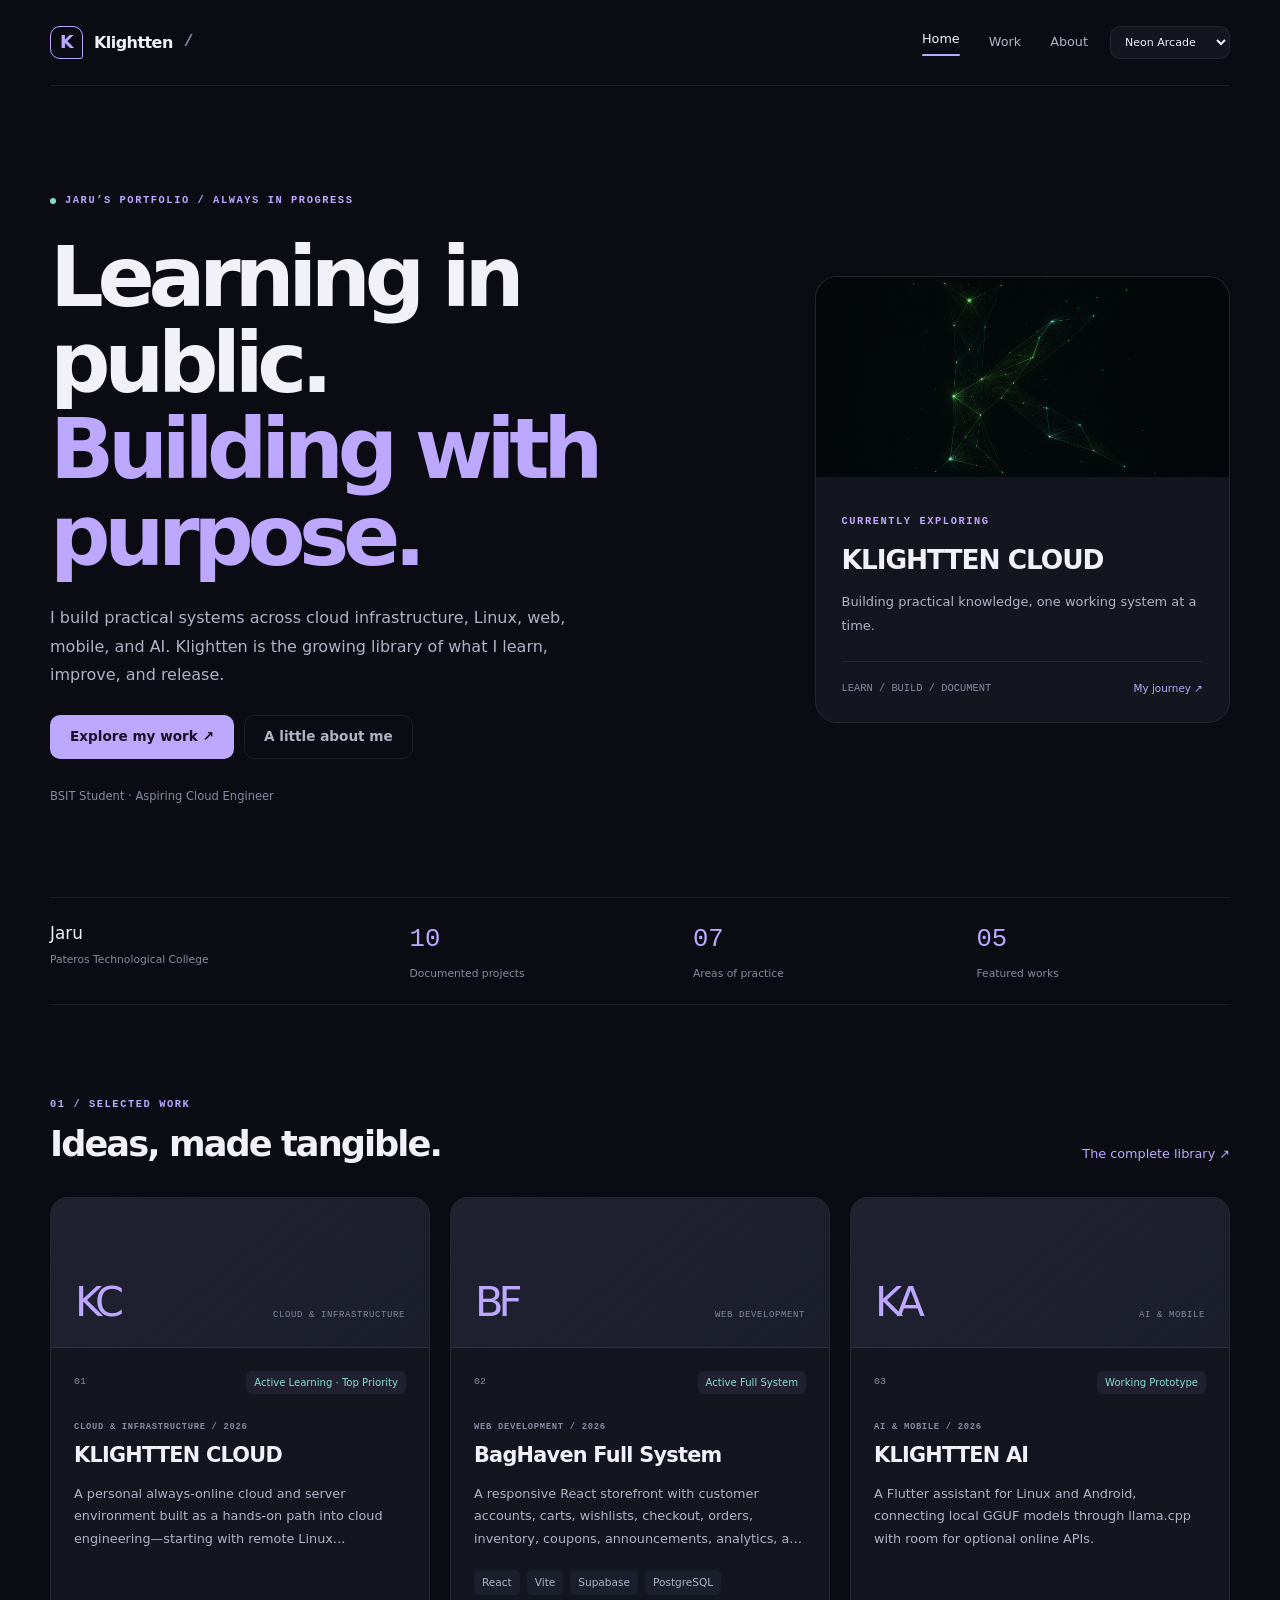
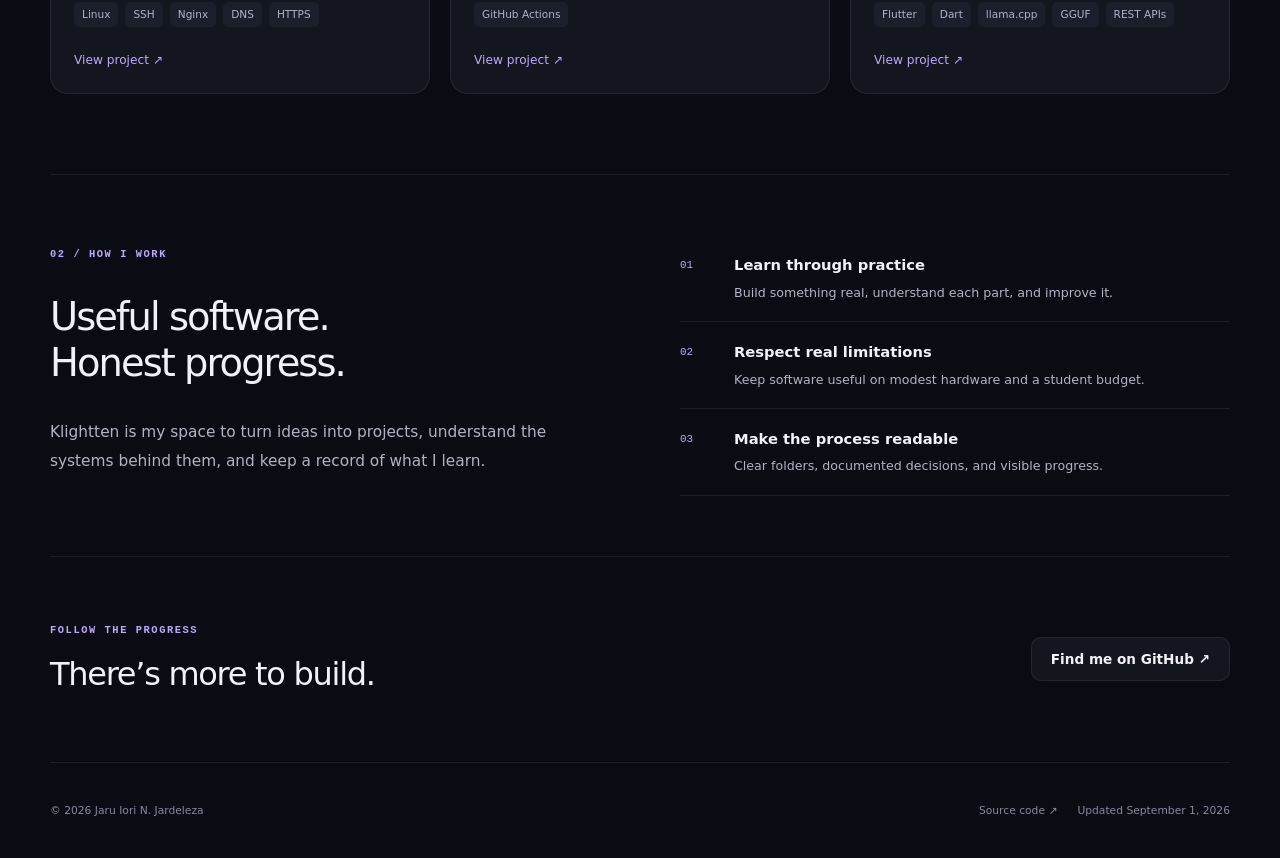
==== docs/index.html @ 31a3cad5 "Rebuild Klightten for GitHub Pages" ====
<!doctype html>
<html lang="en" data-theme="neon-arcade">
  <head>
    <meta charset="utf-8" />
    <meta name="viewport" content="width=device-width, initial-scale=1" />
    <meta
      name="description"
      content="The work and learning journey of Jaru Iori N. Jardeleza. Cloud, Linux, web, mobile, and AI projects."
    />
    <meta name="theme-color" content="#0b0c13" />
    <meta name="referrer" content="strict-origin-when-cross-origin" />
    <meta
      http-equiv="Content-Security-Policy"
      content="default-src 'self'; script-src 'self'; style-src 'self'; img-src 'self' https: http:; connect-src 'self'; object-src 'none'; base-uri 'self'; form-action 'none'"
    />
    <meta property="og:title" content="Jaru Iori N. Jardeleza — Klightten" />
    <meta
      property="og:description"
      content="Jaru Iori N. Jardeleza · BSIT student and aspiring cloud engineer."
    />
    <meta property="og:type" content="website" />
    <link rel="canonical" href="https://jardeleza0921.github.io/KLIGHTTEN-PORTFOLIO/" />
    <title>Jaru Iori N. Jardeleza — Klightten</title>
    <link rel="icon" href="assets/images/favicon.svg" />
    <link rel="stylesheet" href="assets/css/theme.css" />
    <link rel="stylesheet" href="assets/css/portfolio.css" />
    <script type="module" src="assets/js/portfolio.js"></script>
  </head>
  <body data-page="home">
    <a class="skip-link" href="#main">Skip to content</a>
    <div class="container">
      <header class="site-header">
        <a class="brand" href="./" aria-label="Klightten home"
          ><span class="brand-mark">K</span>Klightten<span class="dim mono">/</span></a
        >
        <div class="nav-tools">
          <nav class="nav" aria-label="Main navigation">
            <a href="./" aria-current="page">Home</a>
            <a href="work.html">Work</a>
            <a href="about.html">About</a>
          </nav>
          <select class="theme-picker" data-theme aria-label="Color theme"></select>
        </div>
      </header>
      <p class="empty" data-load-notice role="alert" hidden></p>
      <noscript
        ><p class="empty">
          Enable JavaScript to load the project library. My source code and project notes are
          available on <a href="https://github.com/Jardeleza0921/KLIGHTTEN-PORTFOLIO">GitHub</a>.
        </p></noscript
      >
      <main id="main">
        <section class="hero">
          <div>
            <p class="eyebrow"><span class="signal"></span>Jaru’s portfolio / always in progress</p>
            <h1 data-headline>Learning in public.<em>Building with purpose.</em></h1>
            <p class="hero-intro" data-profile="intro"></p>
            <div class="button-row">
              <a class="button" href="work.html">Explore my work ↗</a
              ><a class="button quiet" href="about.html">A little about me</a>
            </div>
            <p class="hero-role" data-profile="role"></p>
          </div>
          <aside class="focus-card" aria-label="Current focus">
            <img
              class="focus-art"
              src="assets/images/klightten-network.png"
              alt=""
              width="500"
              height="200"
            />
            <div class="focus-content">
              <p class="eyebrow">Currently exploring</p>
              <h2 data-profile="currentFocus">KLIGHTTEN CLOUD</h2>
              <p class="reading-copy">
                Building practical knowledge, one working system at a time.
              </p>
              <div class="focus-footer">
                <span class="mono">LEARN / BUILD / DOCUMENT</span
                ><a href="about.html#journey">My journey ↗</a>
              </div>
            </div>
          </aside>
        </section>
        <section class="meta-strip" aria-label="Portfolio overview">
          <div>
            <strong data-profile="shortName">Jaru</strong>
            <p data-profile="school"></p>
          </div>
          <div>
            <strong class="mono" data-total>—</strong>
            <p>Documented projects</p>
          </div>
          <div>
            <strong class="mono" data-categories>—</strong>
            <p>Areas of practice</p>
          </div>
          <div>
            <strong class="mono" data-featured-count>—</strong>
            <p>Featured works</p>
          </div>
        </section>
        <section class="section">
          <div class="section-head">
            <div>
              <p class="eyebrow">01 / Selected work</p>
              <h2>Ideas, made tangible.</h2>
            </div>
            <a class="text-link" href="work.html">The complete library ↗</a>
          </div>
          <div class="project-grid" data-projects data-selected>
            <p class="empty">Loading selected work…</p>
          </div>
        </section>
        <section class="approach">
          <div>
            <p class="eyebrow">02 / How I work</p>
            <h2>Useful software.<br />Honest progress.</h2>
            <p class="reading-copy">
              Klightten is my space to turn ideas into projects, understand the systems behind them,
              and keep a record of what I learn.
            </p>
          </div>
          <div>
            <article class="principle">
              <span>01</span>
              <div>
                <h3>Learn through practice</h3>
                <p>Build something real, understand each part, and improve it.</p>
              </div>
            </article>
            <article class="principle">
              <span>02</span>
              <div>
                <h3>Respect real limitations</h3>
                <p>Keep software useful on modest hardware and a student budget.</p>
              </div>
            </article>
            <article class="principle">
              <span>03</span>
              <div>
                <h3>Make the process readable</h3>
                <p>Clear folders, documented decisions, and visible progress.</p>
              </div>
            </article>
          </div>
        </section>
        <section class="closing">
          <div>
            <p class="eyebrow">Follow the progress</p>
            <h2>There’s more to build.</h2>
          </div>
          <a
            class="button secondary"
            data-github
            href="https://github.com/Jardeleza0921"
            target="_blank"
            rel="noopener noreferrer"
            >Find me on GitHub ↗</a
          >
        </section>
      </main>
      <footer class="site-footer">
        <p>© <span data-year>2026</span> <span data-profile="name">Jaru Iori N. Jardeleza</span></p>
        <nav aria-label="Footer">
          <a
            href="https://github.com/Jardeleza0921/KLIGHTTEN-PORTFOLIO"
            target="_blank"
            rel="noopener noreferrer"
            >Source code ↗</a
          ><span>Updated <span data-updated>September 2026</span></span>
        </nav>
      </footer>
    </div>
    <dialog data-project-dialog aria-labelledby="project-dialog-title">
      <div class="dialog-bar">
        <span class="eyebrow">Project notes</span
        ><button type="button" data-close-dialog aria-label="Close project">×</button>
      </div>
      <div class="dialog-body" data-project-detail></div>
    </dialog>
  </body>
</html>
---- docs/assets/css/theme.css ----
:root,
[data-theme='neon-arcade'] {
  color-scheme: dark;
  --bg: #0b0c13;
  --surface: #13151f;
  --surface-2: #1b1e2b;
  --text: #f2f1f8;
  --muted: #b0b3c4;
  --dim: #858a9f;
  --accent: #bca8ff;
  --accent-soft: #bca8ff14;
  --mint: #86dfce;
  --line: #ffffff13;
  --button-text: #161024;
  --radius: 18px;
}
[data-theme='classic-green'] {
  --bg: #0a110f;
  --surface: #121e18;
  --surface-2: #19291f;
  --text: #edf6ef;
  --muted: #acbeb0;
  --dim: #84998a;
  --accent: #a0dda5;
  --accent-soft: #a0dda516;
  --mint: #b5e8c3;
  --button-text: #112017;
}
[data-theme='black-white'] {
  --bg: #0c0c0d;
  --surface: #171718;
  --surface-2: #222224;
  --text: #f3f3f3;
  --muted: #b5b5b8;
  --dim: #919196;
  --accent: #ededed;
  --accent-soft: #ffffff12;
  --mint: #c7c7ce;
  --button-text: #121214;
}
[data-theme='red-hat'] {
  --bg: #150e10;
  --surface: #211619;
  --surface-2: #302023;
  --text: #fff0f0;
  --muted: #cab1b5;
  --dim: #af9299;
  --accent: #ff9199;
  --accent-soft: #ff919912;
  --mint: #f7b89e;
  --button-text: #331014;
}
* {
  box-sizing: border-box;
}
h1,
h2,
h3,
p,
.status-pill,
.tags span {
  overflow-wrap: anywhere;
}
[hidden] {
  display: none !important;
}
html {
  scroll-behavior: smooth;
  scroll-padding-top: 90px;
}
body {
  margin: 0;
  font-family:
    Inter,
    ui-sans-serif,
    system-ui,
    -apple-system,
    BlinkMacSystemFont,
    'Segoe UI',
    sans-serif;
  color: var(--text);
  background: var(--bg);
  line-height: 1.6;
}
a {
  color: inherit;
  text-decoration: none;
}
button,
input,
textarea,
select {
  min-width: 0;
  font: inherit;
}
button,
select {
  cursor: pointer;
}
img {
  display: block;
  max-width: 100%;
}
button,
a,
input,
textarea,
select {
  -webkit-tap-highlight-color: transparent;
}
:focus-visible {
  outline: 2px solid var(--accent);
  outline-offset: 4px;
}
input,
textarea,
select {
  color: var(--text);
  border: 1px solid var(--line);
  background: var(--bg);
  border-radius: 10px;
  padding: 11px 13px;
  width: 100%;
}
textarea {
  resize: vertical;
  min-height: 110px;
}
input:focus,
textarea:focus,
select:focus {
  border-color: var(--accent);
}
button:disabled {
  opacity: 0.45;
  cursor: not-allowed;
}
::selection {
  background: var(--accent);
  color: var(--button-text);
}
.button {
  display: inline-flex;
  align-items: center;
  justify-content: center;
  gap: 8px;
  min-height: 44px;
  padding: 10px 19px;
  border: 1px solid transparent;
  border-radius: 10px;
  background: var(--accent);
  color: var(--button-text);
  font-size: 0.85rem;
  font-weight: 650;
  transition:
    background 0.15s,
    transform 0.15s;
}
.button:hover {
  transform: translateY(-1px);
}
.secondary {
  background: var(--surface);
  border-color: var(--line);
  color: var(--text);
}
.quiet {
  background: transparent;
  border-color: var(--line);
  color: var(--muted);
}
.danger {
  background: #fe869510;
  color: #ff9da8;
  border-color: #ff9da844;
}
.small {
  min-height: 36px;
  padding: 6px 12px;
  font-size: 0.76rem;
}
.button-row {
  display: flex;
  align-items: center;
  flex-wrap: wrap;
  gap: 10px;
  margin-top: 25px;
}
.eyebrow,
.mono {
  font-family: ui-monospace, SFMono-Regular, Consolas, monospace;
}
.eyebrow {
  color: var(--accent);
  text-transform: uppercase;
  letter-spacing: 0.15em;
  font-size: 0.65rem;
  font-weight: 600;
}
.muted {
  color: var(--muted);
}
.dim {
  color: var(--dim);
}
.preserve-lines {
  white-space: pre-line;
}
.tags {
  display: flex;
  flex-wrap: wrap;
  gap: 7px;
}
.tags span {
  font-size: 0.66rem;
  color: var(--muted);
  background: var(--surface-2);
  border-radius: 5px;
  padding: 4px 8px;
}
.status-pill {
  display: inline-flex;
  align-items: center;
  color: var(--mint);
  background: var(--accent-soft);
  border-radius: 6px;
  padding: 4px 8px;
  font-size: 0.63rem;
  line-height: 1.5;
}
.brand {
  display: flex;
  align-items: center;
  gap: 11px;
  font-size: 1rem;
  font-weight: 730;
  letter-spacing: -0.035em;
}
.brand-mark {
  display: grid;
  place-items: center;
  width: 33px;
  height: 33px;
  border: 1px solid var(--accent);
  border-radius: 10px 10px 3px 10px;
  color: var(--accent);
  font-size: 1.1rem;
}
.skip-link {
  position: fixed;
  left: 12px;
  top: -90px;
  z-index: 100;
  background: var(--accent);
  color: var(--button-text);
  padding: 10px;
}
.skip-link:focus {
  top: 12px;
}
.sr-only {
  position: absolute;
  width: 1px;
  height: 1px;
  padding: 0;
  margin: -1px;
  overflow: hidden;
  clip: rect(0, 0, 0, 0);
  white-space: nowrap;
  border: 0;
}
dialog {
  width: min(690px, calc(100% - 28px));
  max-height: 90svh;
  background: var(--surface);
  color: var(--text);
  border: 1px solid var(--line);
  border-radius: 20px;
  padding: 0;
}
dialog::backdrop {
  background: #05060bba;
  backdrop-filter: blur(5px);
}
.dialog-body {
  padding: 32px;
}
.dialog-body h2 {
  font-size: 2rem;
  letter-spacing: -0.04em;
  line-height: 1.2;
  margin: 12px 0 20px;
}
.dialog-bar {
  display: flex;
  align-items: center;
  justify-content: space-between;
  padding: 16px 24px;
  border-bottom: 1px solid var(--line);
}
.dialog-bar button {
  border: 0;
  background: var(--surface-2);
  color: var(--text);
  width: 34px;
  height: 34px;
  border-radius: 8px;
  font-size: 1.2rem;
}
.reading-copy {
  color: var(--muted);
  line-height: 1.85;
  font-size: 0.96rem;
}
@media (prefers-reduced-motion: reduce) {
  *,
  *::before,
  *::after {
    scroll-behavior: auto !important;
    animation: none !important;
    transition: none !important;
  }
}
html[data-motion='false'],
html[data-motion='false'] *,
html[data-motion='false'] *::before {
  scroll-behavior: auto !important;
  animation: none !important;
  transition: none !important;
}
---- docs/assets/css/portfolio.css ----
.container {
  width: min(1180px, calc(100% - 64px));
  margin-inline: auto;
}
.site-header {
  height: 86px;
  display: flex;
  align-items: center;
  justify-content: space-between;
  gap: 24px;
  border-bottom: 1px solid var(--line);
}
.nav {
  display: flex;
  gap: 29px;
  align-items: center;
  font-size: 0.8rem;
  color: var(--muted);
}
.nav a[aria-current='page'] {
  color: var(--text);
}
.nav a[aria-current='page']::after {
  content: '';
  display: block;
  height: 2px;
  background: var(--accent);
  margin-top: 5px;
  border-radius: 10px;
}
.nav a:hover {
  color: var(--accent);
}
.nav-tools {
  display: flex;
  gap: 22px;
  align-items: center;
}
.theme-picker {
  max-width: 150px;
  font-size: 0.69rem;
  background: var(--surface);
  padding: 8px 10px;
}
.hero {
  display: grid;
  grid-template-columns: 1.25fr 0.75fr;
  gap: 72px;
  align-items: center;
  padding: 96px 0 80px;
}
.hero .eyebrow {
  display: flex;
  align-items: center;
  gap: 9px;
}
.signal {
  height: 6px;
  width: 6px;
  background: var(--mint);
  border-radius: 50%;
}
.hero h1 {
  font-size: clamp(3.6rem, 6.6vw, 6.4rem);
  line-height: 1.02;
  font-weight: 620;
  letter-spacing: -0.075em;
  margin: 25px 0;
}
.hero h1 em {
  display: block;
  color: var(--accent);
  font-style: normal;
}
.hero-intro {
  font-size: 1rem;
  color: var(--muted);
  max-width: 550px;
  line-height: 1.8;
}
.hero-role {
  margin-top: 28px;
  font-size: 0.72rem;
  color: var(--dim);
}
.focus-card {
  position: relative;
  border: 1px solid var(--line);
  background: var(--surface);
  border-radius: 22px;
  overflow: hidden;
}
.focus-art {
  height: 200px;
  object-fit: cover;
  width: 100%;
  opacity: 0.8;
}
.focus-content {
  padding: 26px;
}
.focus-content h2 {
  font-size: 1.65rem;
  font-weight: 600;
  line-height: 1.2;
  letter-spacing: -0.04em;
  margin: 14px 0;
}
.focus-content .reading-copy {
  font-size: 0.81rem;
  margin: 0 0 23px;
}
.focus-footer {
  display: flex;
  align-items: center;
  justify-content: space-between;
  padding-top: 18px;
  border-top: 1px solid var(--line);
  color: var(--dim);
  font-size: 0.65rem;
}
.focus-footer a {
  color: var(--accent);
}
.meta-strip {
  display: grid;
  grid-template-columns: 1.3fr repeat(3, 1fr);
  border-block: 1px solid var(--line);
  padding: 22px 0;
  gap: 30px;
}
.meta-strip p {
  margin: 0;
  font-size: 0.67rem;
  color: var(--dim);
}
.meta-strip strong {
  display: block;
  color: var(--text);
  font-size: 1.05rem;
  font-weight: 520;
  margin-bottom: 4px;
}
.meta-strip .mono {
  color: var(--accent);
  font-size: 1.6rem;
}
.section {
  padding: 80px 0;
}
.section-head {
  display: flex;
  justify-content: space-between;
  align-items: end;
  gap: 24px;
  margin-bottom: 32px;
}
.section-head h2 {
  font-size: 2.2rem;
  letter-spacing: -0.055em;
  line-height: 1.2;
  margin: 9px 0 0;
  font-weight: 590;
}
.text-link {
  color: var(--accent);
  font-size: 0.8rem;
  white-space: nowrap;
}
.project-grid {
  display: grid;
  grid-template-columns: repeat(3, minmax(0, 1fr));
  gap: 20px;
}
.project-card {
  border: 1px solid var(--line);
  border-radius: var(--radius);
  overflow: hidden;
  background: var(--surface);
  transition: border-color 0.2s;
  min-width: 0;
}
.project-card:hover {
  border-color: var(--accent);
}
.project-visual {
  position: relative;
  height: 150px;
  display: flex;
  justify-content: space-between;
  align-items: end;
  padding: 24px;
  background: linear-gradient(140deg, var(--accent-soft), var(--surface-2));
  border-bottom: 1px solid var(--line);
}
.project-visual img {
  position: absolute;
  inset: 0;
  width: 100%;
  height: 100%;
  object-fit: cover;
}
.project-monogram {
  font-size: 2.6rem;
  letter-spacing: -0.12em;
  line-height: 1;
  font-weight: 400;
  color: var(--accent);
}
.project-visual-label {
  font-family: ui-monospace, monospace;
  font-size: 0.56rem;
  color: var(--dim);
  text-transform: uppercase;
  letter-spacing: 0.07em;
  text-align: right;
  max-width: 140px;
}
.project-body {
  padding: 23px;
  display: flex;
  flex-direction: column;
  height: calc(100% - 150px);
}
.card-meta {
  display: flex;
  align-items: center;
  justify-content: space-between;
  gap: 12px;
  margin-bottom: 26px;
}
.card-meta > .mono {
  font-size: 0.62rem;
  color: var(--dim);
}
.project-body .eyebrow {
  font-size: 0.55rem;
  letter-spacing: 0.08em;
  margin: 0 0 8px;
}
.project-body h3 {
  font-size: 1.3rem;
  font-weight: 610;
  letter-spacing: -0.035em;
  margin: 0;
  line-height: 1.3;
}
.project-summary {
  color: var(--muted);
  font-size: 0.8rem;
  line-height: 1.75;
  display: -webkit-box;
  -webkit-line-clamp: 3;
  -webkit-box-orient: vertical;
  overflow: hidden;
  margin: 14px 0 20px;
}
.project-body .tags {
  margin-top: auto;
}
.project-open {
  align-self: start;
  margin-top: 24px;
  background: transparent;
  color: var(--accent);
  padding: 0;
  border: 0;
  font-size: 0.76rem;
}
.approach {
  display: grid;
  grid-template-columns: 1fr 1fr;
  gap: 80px;
  padding: 60px 0;
  border-block: 1px solid var(--line);
}
.approach h2 {
  font-weight: 520;
  font-size: 2.4rem;
  letter-spacing: -0.05em;
  line-height: 1.2;
}
.principle {
  display: grid;
  grid-template-columns: 36px 1fr;
  gap: 18px;
  padding: 18px 0;
  border-bottom: 1px solid var(--line);
}
.principle > span {
  color: var(--accent);
  font-family: ui-monospace, monospace;
  font-size: 0.68rem;
  padding-top: 4px;
}
.principle h3 {
  font-size: 0.92rem;
  font-weight: 570;
  margin: 0 0 6px;
}
.principle p {
  font-size: 0.79rem;
  color: var(--muted);
  margin: 0;
}
.closing {
  display: flex;
  justify-content: space-between;
  align-items: center;
  gap: 25px;
  padding: 55px 0;
}
.closing h2 {
  font-size: 2rem;
  letter-spacing: -0.04em;
  font-weight: 500;
  margin: 7px 0;
}
.site-footer {
  display: flex;
  align-items: center;
  justify-content: space-between;
  gap: 20px;
  padding: 28px 0;
  border-top: 1px solid var(--line);
  font-size: 0.67rem;
  color: var(--dim);
}
.site-footer nav {
  display: flex;
  gap: 20px;
}
.page-heading {
  padding: 70px 0 35px;
}
.page-heading h1 {
  font-size: clamp(2.8rem, 6vw, 5rem);
  line-height: 1.05;
  letter-spacing: -0.065em;
  font-weight: 540;
  margin: 16px 0;
}
.page-heading .reading-copy {
  max-width: 650px;
}
.filters {
  display: grid;
  grid-template-columns: 1.6fr 1fr 1fr 1fr;
  gap: 10px;
  margin: 10px 0 14px;
}
.filters label {
  font-size: 0.67rem;
  color: var(--dim);
}
.filters input,
.filters select {
  display: block;
  margin-top: 5px;
  font-size: 0.79rem;
  min-height: 44px;
}
.results-toolbar {
  display: flex;
  justify-content: space-between;
  align-items: center;
  margin: 18px 0 25px;
  font-size: 0.73rem;
  color: var(--dim);
}
.pagination {
  display: flex;
  align-items: center;
  justify-content: center;
  gap: 20px;
  padding: 30px 0;
  color: var(--dim);
  font-size: 0.76rem;
}
.empty {
  grid-column: 1/-1;
  border: 1px dashed var(--line);
  border-radius: 16px;
  padding: 48px 24px;
  text-align: center;
  color: var(--muted);
}
.about-layout {
  display: grid;
  grid-template-columns: 0.65fr 1.35fr;
  gap: 70px;
  padding: 20px 0 70px;
}
.identity-card {
  background: var(--surface);
  border: 1px solid var(--line);
  border-radius: var(--radius);
  padding: 28px;
  align-self: start;
}
.identity-mark {
  width: 70px;
  height: 70px;
  display: grid;
  place-items: center;
  font-size: 1.5rem;
  color: var(--accent);
  background: var(--accent-soft);
  border-radius: 20px 20px 5px 20px;
  margin-bottom: 26px;
}
.identity-card h2 {
  font-size: 1.4rem;
  line-height: 1.3;
  letter-spacing: -0.025em;
}
.identity-card p {
  color: var(--muted);
  font-size: 0.83rem;
}
.skills-grid {
  display: grid;
  grid-template-columns: repeat(4, 1fr);
  gap: 16px;
}
.skill-block {
  border-top: 1px solid var(--accent);
  padding: 20px 0;
}
.skill-block h3 {
  font-size: 0.95rem;
  font-weight: 540;
}
.skill-block ul {
  list-style: none;
  padding: 0;
  font-size: 0.8rem;
  color: var(--muted);
  line-height: 2;
}
.journey {
  display: grid;
  gap: 0;
}
.journey-row {
  display: grid;
  grid-template-columns: 160px 1fr;
  gap: 32px;
  border-top: 1px solid var(--line);
  padding: 24px 0;
}
.journey-row h3 {
  margin: 0 0 8px;
  font-size: 1.1rem;
  font-weight: 520;
}
.journey-row p {
  margin: 0;
  max-width: 680px;
}
@media (max-width: 1000px) {
  .hero {
    gap: 35px;
  }
  .project-grid {
    grid-template-columns: repeat(2, minmax(0, 1fr));
  }
  .skills-grid {
    grid-template-columns: repeat(2, 1fr);
  }
}
@media (max-width: 740px) {
  .container {
    width: calc(100% - 36px);
  }
  .site-header {
    flex-wrap: wrap;
    height: auto;
    padding: 20px 0;
    gap: 18px;
  }
  .nav-tools {
    width: 100%;
    justify-content: space-between;
    gap: 10px;
  }
  .nav {
    gap: 25px;
  }
  .hero {
    grid-template-columns: 1fr;
    padding: 56px 0 42px;
  }
  .hero h1 {
    font-size: clamp(3.4rem, 12vw, 5rem);
  }
  .focus-art {
    height: 160px;
  }
  .focus-card {
    max-width: 100%;
  }
  .meta-strip {
    grid-template-columns: 1fr 1fr;
    gap: 20px;
  }
  .section {
    padding: 50px 0;
  }
  .section-head h2 {
    font-size: 1.8rem;
  }
  .approach,
  .about-layout {
    grid-template-columns: 1fr;
    gap: 25px;
  }
  .filters {
    grid-template-columns: 1fr 1fr;
  }
  .closing,
  .site-footer {
    align-items: flex-start;
    flex-direction: column;
  }
  .page-heading {
    padding-top: 48px;
  }
}
@media (max-width: 480px) {
  .project-grid {
    grid-template-columns: 1fr;
  }
  .skills-grid {
    grid-template-columns: 1fr;
  }
  .journey-row {
    grid-template-columns: 1fr;
    gap: 12px;
  }
  .section-head {
    flex-wrap: wrap;
  }
  .theme-picker {
    max-width: 125px;
  }
  .dialog-body {
    padding: 22px;
  }
}
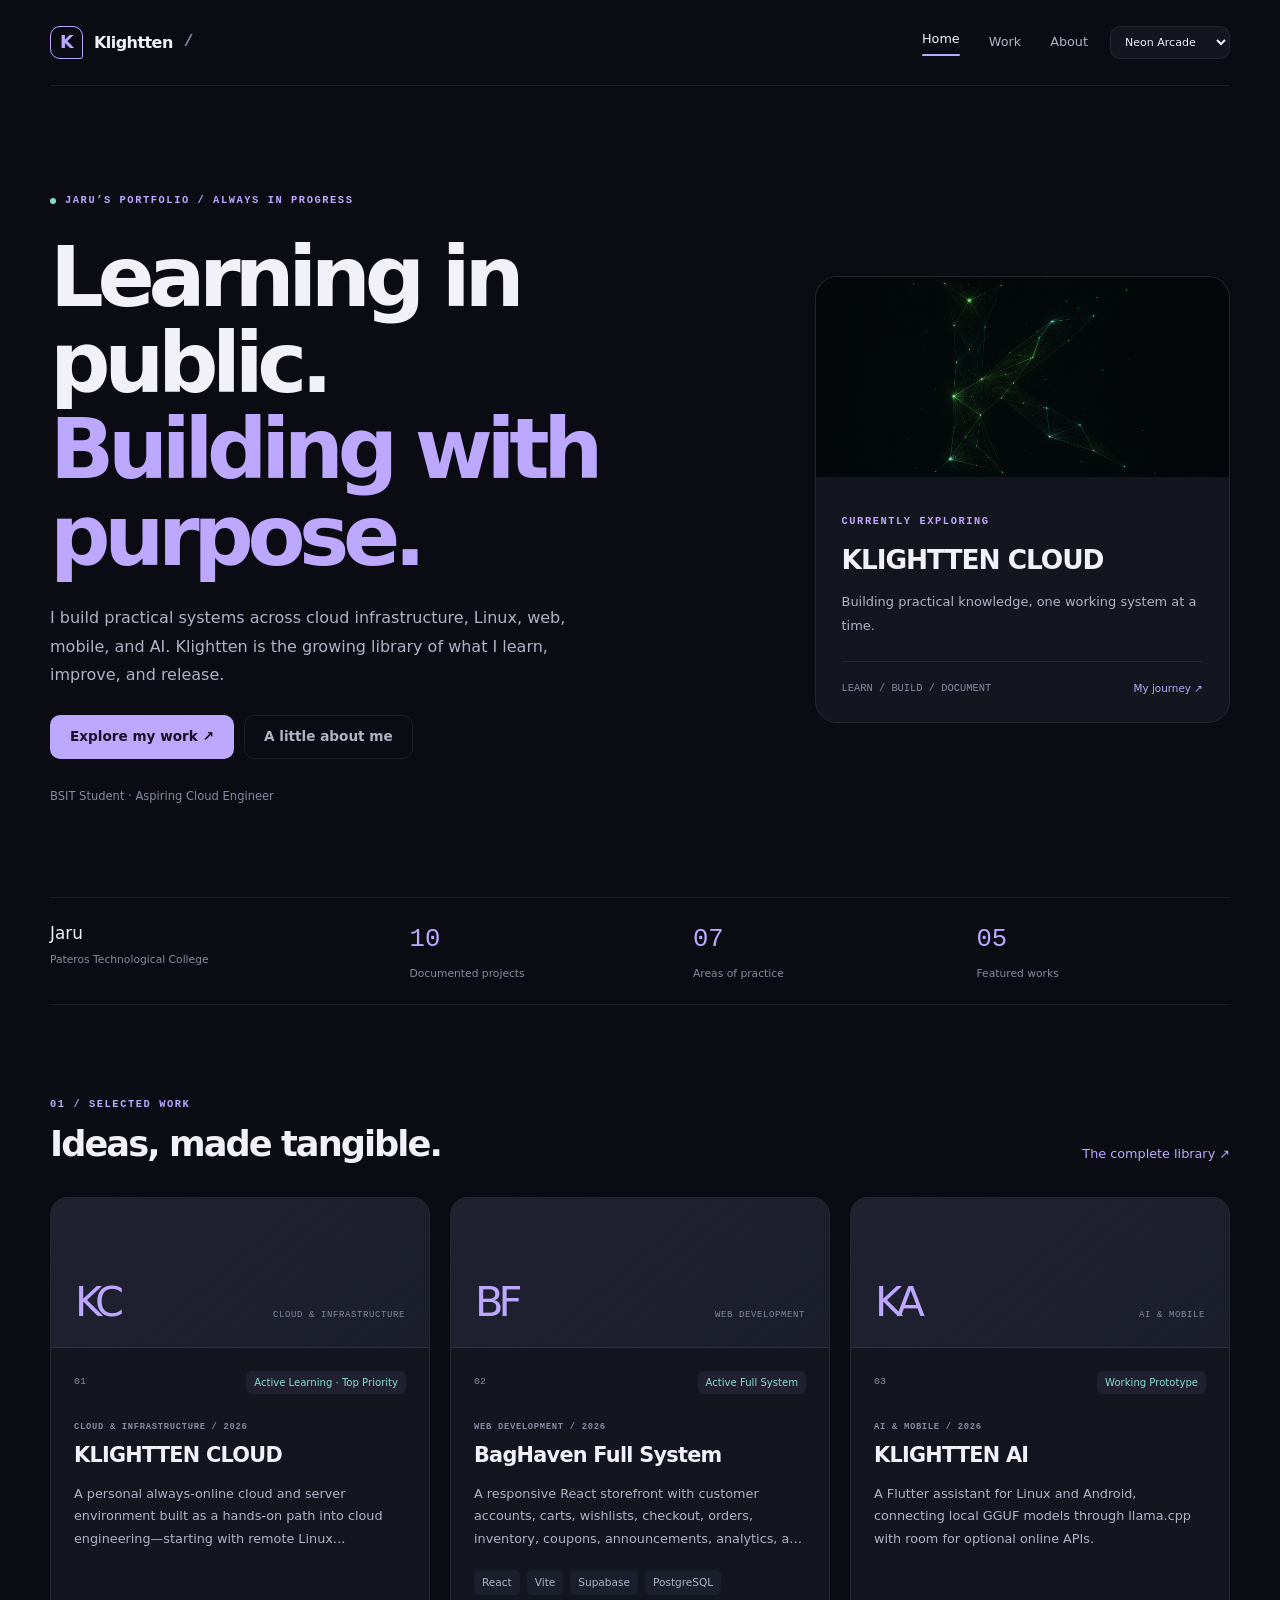
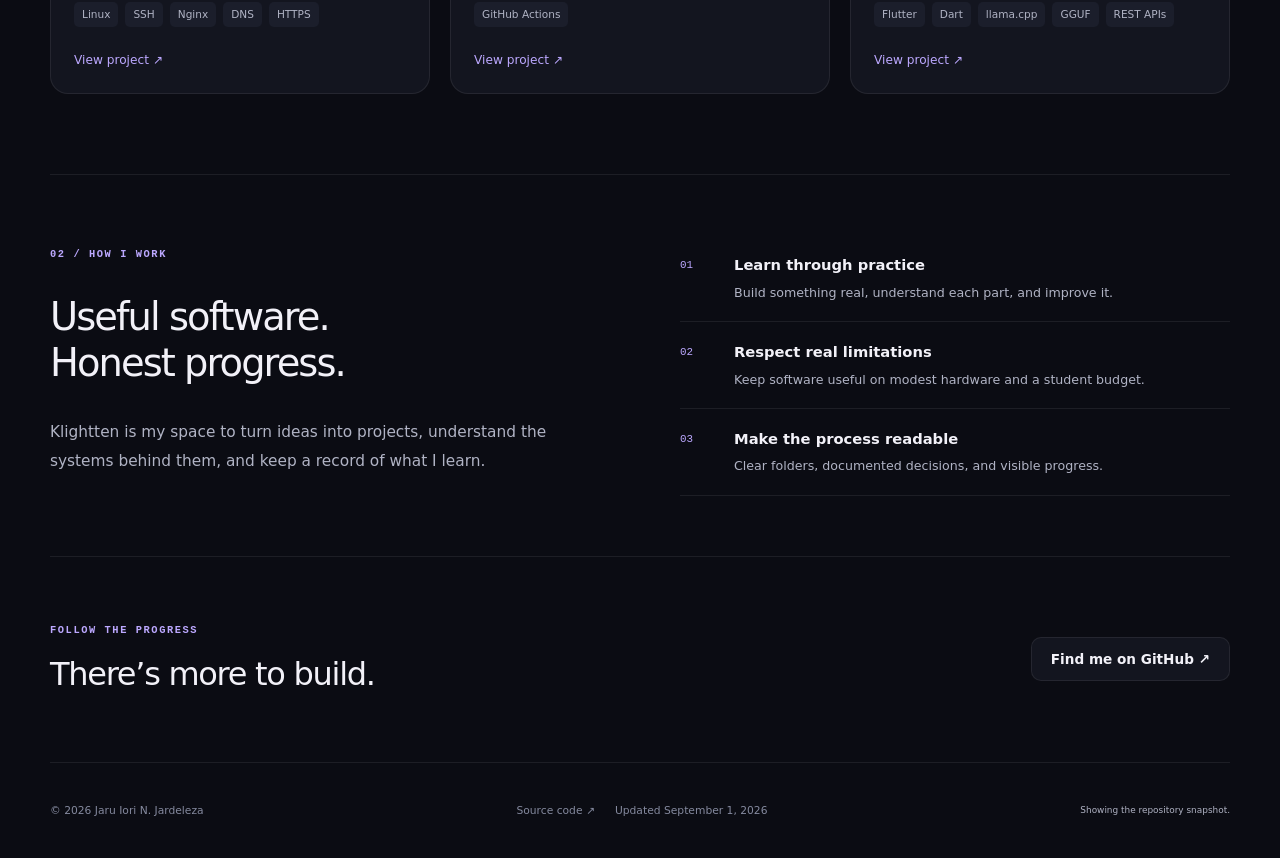
==== commit e65bfeb5: "Add Firebase-authenticated portfolio workspace" ====
--- a/docs/index.html
+++ b/docs/index.html
@@ -11,7 +11,7 @@
     <meta name="referrer" content="strict-origin-when-cross-origin" />
     <meta
       http-equiv="Content-Security-Policy"
-      content="default-src 'self'; script-src 'self'; style-src 'self'; img-src 'self' https: http:; connect-src 'self'; object-src 'none'; base-uri 'self'; form-action 'none'"
+      content="default-src 'self'; script-src 'self'; style-src 'self'; img-src 'self' https: http:; connect-src 'self' https://equallearn-test-default-rtdb.firebaseio.com; object-src 'none'; base-uri 'self'; form-action 'none'"
     />
     <meta property="og:title" content="Jaru Iori N. Jardeleza — Klightten" />
     <meta
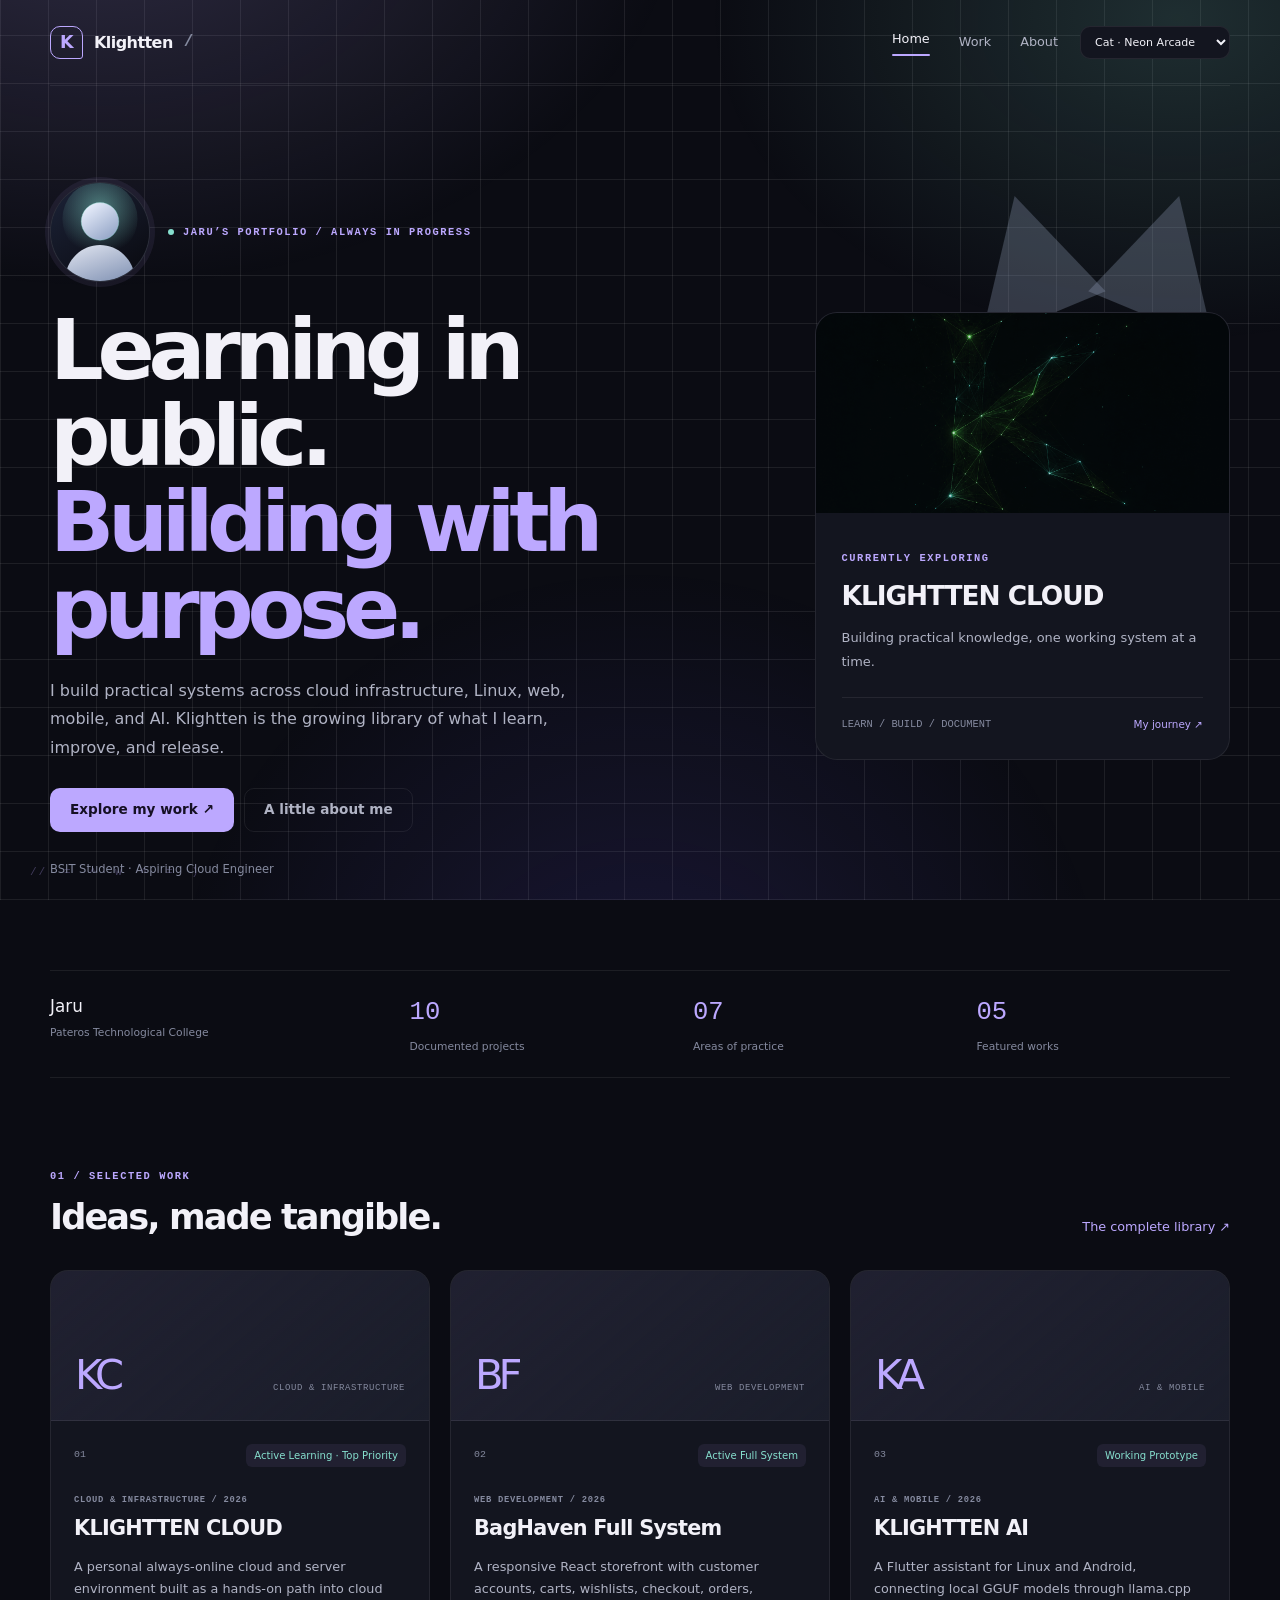
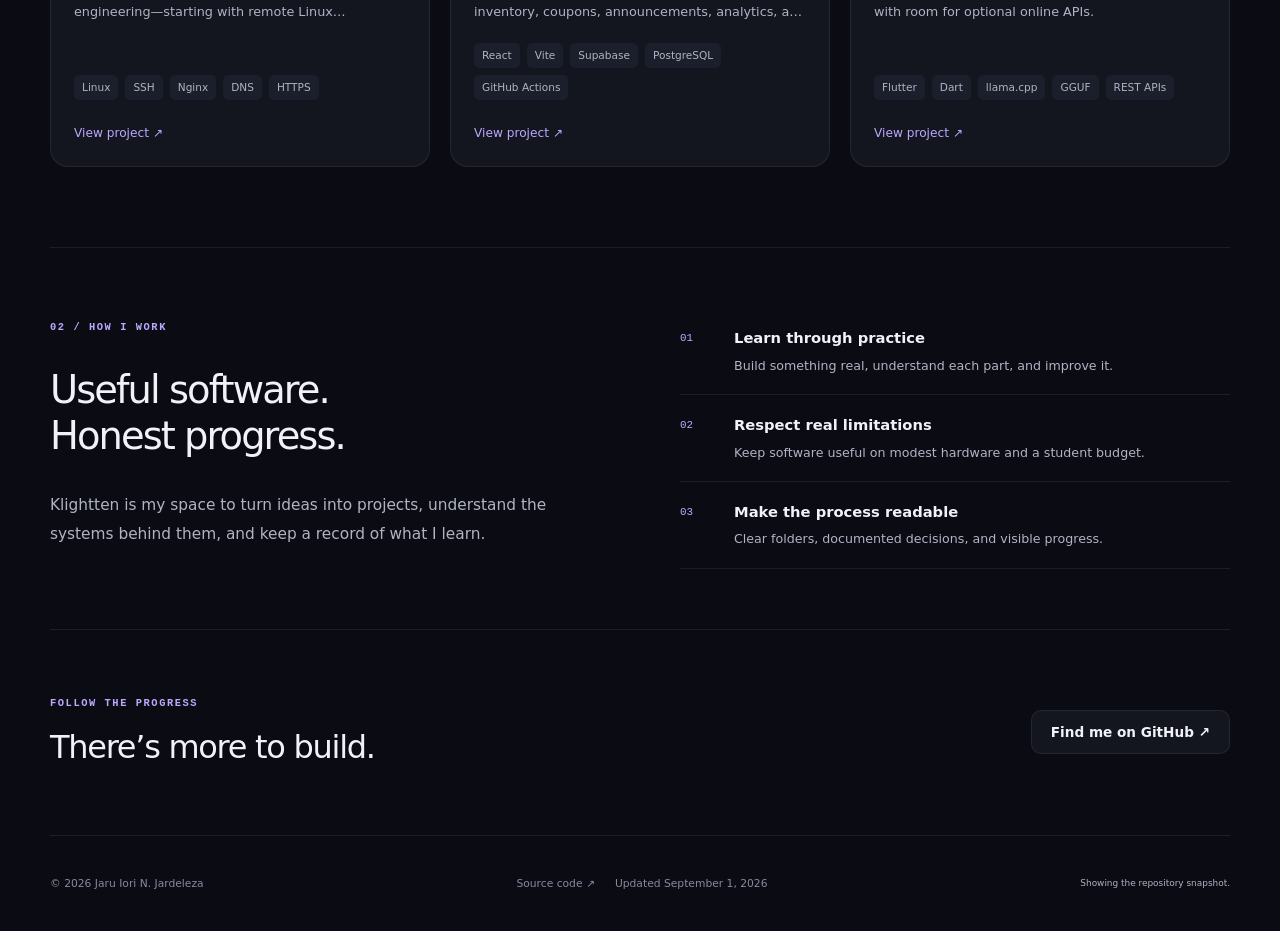
==== commit 2a4cea22: "Add profile portrait, motion, and theme-matched anime backgrounds Finish the v5.0 polish pass withou" ====
--- a/docs/index.html
+++ b/docs/index.html
@@ -52,7 +52,16 @@
       <main id="main">
         <section class="hero">
           <div>
-            <p class="eyebrow"><span class="signal"></span>Jaru’s portfolio / always in progress</p>
+            <div class="hero-profile">
+              <img
+                class="profile-photo"
+                src="assets/images/profile.svg"
+                alt="Portrait of Jaru Iori N. Jardeleza"
+                width="100"
+                height="100"
+              />
+              <p class="eyebrow"><span class="signal"></span>Jaru’s portfolio / always in progress</p>
+            </div>
             <h1 data-headline>Learning in public.<em>Building with purpose.</em></h1>
             <p class="hero-intro" data-profile="intro"></p>
             <div class="button-row">
--- a/docs/assets/css/theme.css
+++ b/docs/assets/css/theme.css
@@ -13,6 +13,14 @@
   --line: #ffffff13;
   --button-text: #161024;
   --radius: 18px;
+  --mascot: '//  =  ^  w  ^  =  )';
+  --bg-art:
+    url('../images/mascots/cat.svg'),
+    radial-gradient(940px 640px at 8% -12%, #bca8ff33, transparent 62%),
+    radial-gradient(780px 540px at 92% 2%, #86dfce29, transparent 60%),
+    radial-gradient(720px 720px at 50% 116%, #6f5bff26, transparent 66%),
+    repeating-linear-gradient(0deg, #ffffff14 0 1px, transparent 1px 48px),
+    repeating-linear-gradient(90deg, #ffffff14 0 1px, transparent 1px 48px);
 }
 [data-theme='classic-green'] {
   --bg: #0a110f;
@@ -25,6 +33,13 @@
   --accent-soft: #a0dda516;
   --mint: #b5e8c3;
   --button-text: #112017;
+  --mascot: '!!  =  •  v  •  =  )';
+  --bg-art:
+    url('../images/mascots/bunny.svg'),
+    radial-gradient(900px 620px at 14% -10%, #a0dda52e, transparent 62%),
+    radial-gradient(760px 520px at 88% 2%, #b5e8c326, transparent 60%),
+    radial-gradient(720px 720px at 50% 116%, #6ec8a524, transparent 66%),
+    repeating-radial-gradient(circle at 50% 120%, #ffffff0d 0 1px, transparent 1px 58px);
 }
 [data-theme='black-white'] {
   --bg: #0c0c0d;
@@ -37,6 +52,13 @@
   --accent-soft: #ffffff12;
   --mint: #c7c7ce;
   --button-text: #121214;
+  --mascot: '>>  =  ^  _  ^  =  )';
+  --bg-art:
+    url('../images/mascots/wolf.svg'),
+    radial-gradient(1000px 700px at 16% -14%, #ffffff21, transparent 60%),
+    linear-gradient(112deg, #ffffff16 0 15%, transparent 44%),
+    radial-gradient(720px 720px at 88% 106%, #ffffff16, transparent 62%),
+    repeating-linear-gradient(0deg, #ffffff0f 0 1px, transparent 1px 64px);
 }
 [data-theme='red-hat'] {
   --bg: #150e10;
@@ -49,6 +71,34 @@
   --accent-soft: #ff919912;
   --mint: #f7b89e;
   --button-text: #331014;
+  --mascot: '//  =  >  v  <  =  )';
+  --bg-art:
+    url('../images/mascots/fox.svg'),
+    radial-gradient(940px 620px at 10% -10%, #ff919935, transparent 62%),
+    radial-gradient(720px 520px at 90% 4%, #f7b89e24, transparent 60%),
+    radial-gradient(700px 700px at 50% 118%, #ff5f6d26, transparent 66%),
+    repeating-linear-gradient(135deg, #ffffff0f 0 1px, transparent 1px 46px);
+}
+[data-theme='cream-coffee'] {
+  color-scheme: light;
+  --bg: #f4ece0;
+  --surface: #fffaf2;
+  --surface-2: #efe3d3;
+  --text: #3b2b20;
+  --muted: #6a5645;
+  --dim: #7a6551;
+  --accent: #8a5327;
+  --accent-soft: #8a532716;
+  --mint: #75563a;
+  --line: #3b2b2021;
+  --button-text: #fff8f0;
+  --mascot: '//  =  o  v  o  =  )';
+  --bg-art:
+    url('../images/mascots/dog.svg'),
+    radial-gradient(920px 620px at 10% -10%, #b07a452e, transparent 60%),
+    radial-gradient(760px 520px at 90% 2%, #dcc09a35, transparent 58%),
+    radial-gradient(680px 680px at 50% 116%, #8a532722, transparent 66%),
+    repeating-linear-gradient(0deg, #3b2b2012 0 1px, transparent 1px 56px);
 }
 * {
   box-sizing: border-box;
@@ -81,6 +131,57 @@
   color: var(--text);
   background: var(--bg);
   line-height: 1.6;
+  transition:
+    background-color 0.35s ease,
+    color 0.35s ease;
+}
+/*
+  Anime-inspired theme backgrounds.
+  Layer 1 is the theme mascot silhouette, then the atmosphere glows, then the
+  surface pattern. Everything stays behind the interface inside one fixed,
+  non-interactive layer, so no background detail can create scrolling or
+  overlap the content.
+*/
+body::before {
+  content: '';
+  position: fixed;
+  inset: 0;
+  z-index: -1;
+  pointer-events: none;
+  background-image: var(--bg-art);
+  background-repeat: no-repeat;
+  background-position:
+    right -6vw top 16vh,
+    0 0,
+    0 0,
+    0 0,
+    0 0,
+    0 0;
+  background-size:
+    min(46vw, 520px),
+    auto,
+    auto,
+    auto,
+    auto,
+    auto;
+}
+/* The mascot identity of the active theme, kept faint and out of the way. */
+body::after {
+  content: var(--mascot);
+  position: fixed;
+  left: clamp(14px, 3vw, 30px);
+  bottom: 18px;
+  z-index: -1;
+  pointer-events: none;
+  color: var(--accent);
+  font-family: ui-monospace, SFMono-Regular, Consolas, monospace;
+  font-size: 0.7rem;
+  letter-spacing: 0.16em;
+  white-space: pre;
+  opacity: 0.3;
+  transition:
+    color 0.35s ease,
+    opacity 0.35s ease;
 }
 a {
   color: inherit;
@@ -154,10 +255,15 @@
   font-weight: 650;
   transition:
     background 0.15s,
+    border-color 0.3s ease,
+    color 0.3s ease,
     transform 0.15s;
 }
 .button:hover {
   transform: translateY(-1px);
+}
+.button:active {
+  transform: translateY(0);
 }
 .secondary {
   background: var(--surface);
@@ -312,6 +418,27 @@
   line-height: 1.85;
   font-size: 0.96rem;
 }
+@media (max-width: 740px) {
+  body::after {
+    display: none;
+  }
+  body::before {
+    background-position:
+      right -16vw top 10vh,
+      0 0,
+      0 0,
+      0 0,
+      0 0,
+      0 0;
+    background-size:
+      min(64vw, 320px),
+      auto,
+      auto,
+      auto,
+      auto,
+      auto;
+  }
+}
 @media (prefers-reduced-motion: reduce) {
   *,
   *::before,
@@ -323,7 +450,8 @@
 }
 html[data-motion='false'],
 html[data-motion='false'] *,
-html[data-motion='false'] *::before {
+html[data-motion='false'] *::before,
+html[data-motion='false'] *::after {
   scroll-behavior: auto !important;
   animation: none !important;
   transition: none !important;
--- a/docs/assets/css/portfolio.css
+++ b/docs/assets/css/portfolio.css
@@ -83,6 +83,33 @@
   font-size: 0.72rem;
   color: var(--dim);
 }
+.hero-profile {
+  display: flex;
+  align-items: center;
+  gap: 18px;
+}
+.hero-profile .eyebrow {
+  flex-wrap: wrap;
+}
+.profile-photo {
+  flex: none;
+  width: 100px;
+  height: 100px;
+  border: 1px solid var(--line);
+  border-radius: 50%;
+  background: var(--surface-2);
+  object-fit: cover;
+  box-shadow: 0 0 0 5px var(--accent-soft);
+  transition:
+    border-color 0.3s ease,
+    box-shadow 0.3s ease;
+}
+.profile-photo:hover {
+  border-color: var(--accent);
+  box-shadow:
+    0 0 0 5px var(--accent-soft),
+    0 20px 40px -26px var(--accent);
+}
 .focus-card {
   position: relative;
   border: 1px solid var(--line);
@@ -177,11 +204,16 @@
   border-radius: var(--radius);
   overflow: hidden;
   background: var(--surface);
-  transition: border-color 0.2s;
+  transition:
+    border-color 0.2s ease,
+    box-shadow 0.2s ease,
+    transform 0.2s ease;
   min-width: 0;
 }
 .project-card:hover {
   border-color: var(--accent);
+  transform: translateY(-4px);
+  box-shadow: 0 24px 45px -32px var(--accent);
 }
 .project-visual {
   position: relative;
@@ -266,6 +298,12 @@
   padding: 0;
   border: 0;
   font-size: 0.76rem;
+  transition:
+    color 0.2s ease,
+    transform 0.2s ease;
+}
+.project-open:hover {
+  transform: translateX(3px);
 }
 .approach {
   display: grid;
@@ -398,15 +436,9 @@
   padding: 28px;
   align-self: start;
 }
-.identity-mark {
-  width: 70px;
-  height: 70px;
-  display: grid;
-  place-items: center;
-  font-size: 1.5rem;
-  color: var(--accent);
-  background: var(--accent-soft);
-  border-radius: 20px 20px 5px 20px;
+.identity-photo {
+  width: 116px;
+  height: 116px;
   margin-bottom: 26px;
 }
 .identity-card h2 {
@@ -458,6 +490,72 @@
   margin: 0;
   max-width: 680px;
 }
+/*
+  Motion: entrance, scroll reveal, and hover feedback only. Every animation
+  starts from a hidden keyframe, so content stays visible on its own when the
+  reduced-motion rules in theme.css switch animations off.
+*/
+@keyframes rise {
+  from {
+    opacity: 0;
+    transform: translate3d(0, 16px, 0);
+  }
+}
+@keyframes fade-in {
+  from {
+    opacity: 0;
+  }
+}
+@keyframes portrait-in {
+  from {
+    opacity: 0;
+    transform: scale(0.94);
+  }
+}
+@media (prefers-reduced-motion: no-preference) {
+  .site-header {
+    animation: fade-in 0.5s ease both;
+  }
+  .hero .eyebrow {
+    animation: rise 0.6s cubic-bezier(0.22, 0.7, 0.3, 1) 0.05s both;
+  }
+  .hero h1 {
+    animation: rise 0.75s cubic-bezier(0.22, 0.7, 0.3, 1) 0.1s both;
+  }
+  .hero-intro {
+    animation: rise 0.75s cubic-bezier(0.22, 0.7, 0.3, 1) 0.16s both;
+  }
+  .hero .button-row {
+    animation: rise 0.75s cubic-bezier(0.22, 0.7, 0.3, 1) 0.22s both;
+  }
+  .hero-role {
+    animation: fade-in 0.8s ease 0.28s both;
+  }
+  .focus-card {
+    animation: rise 0.85s cubic-bezier(0.22, 0.7, 0.3, 1) 0.18s both;
+  }
+  .profile-photo {
+    animation: portrait-in 0.8s cubic-bezier(0.22, 0.7, 0.3, 1) 0.08s both;
+  }
+  [data-reveal] {
+    animation: rise 0.7s cubic-bezier(0.22, 0.7, 0.3, 1) both;
+  }
+}
+/* Theme switching stays smooth on the surfaces that carry theme colors. */
+.focus-card,
+.identity-card,
+.tags span,
+.status-pill,
+.site-header,
+.site-footer,
+input,
+select,
+textarea {
+  transition:
+    background-color 0.3s ease,
+    border-color 0.3s ease,
+    color 0.3s ease;
+}
 @media (max-width: 1000px) {
   .hero {
     gap: 35px;
@@ -544,6 +642,10 @@
   .theme-picker {
     max-width: 125px;
   }
+  .hero-profile .profile-photo {
+    width: 84px;
+    height: 84px;
+  }
   .dialog-body {
     padding: 22px;
   }
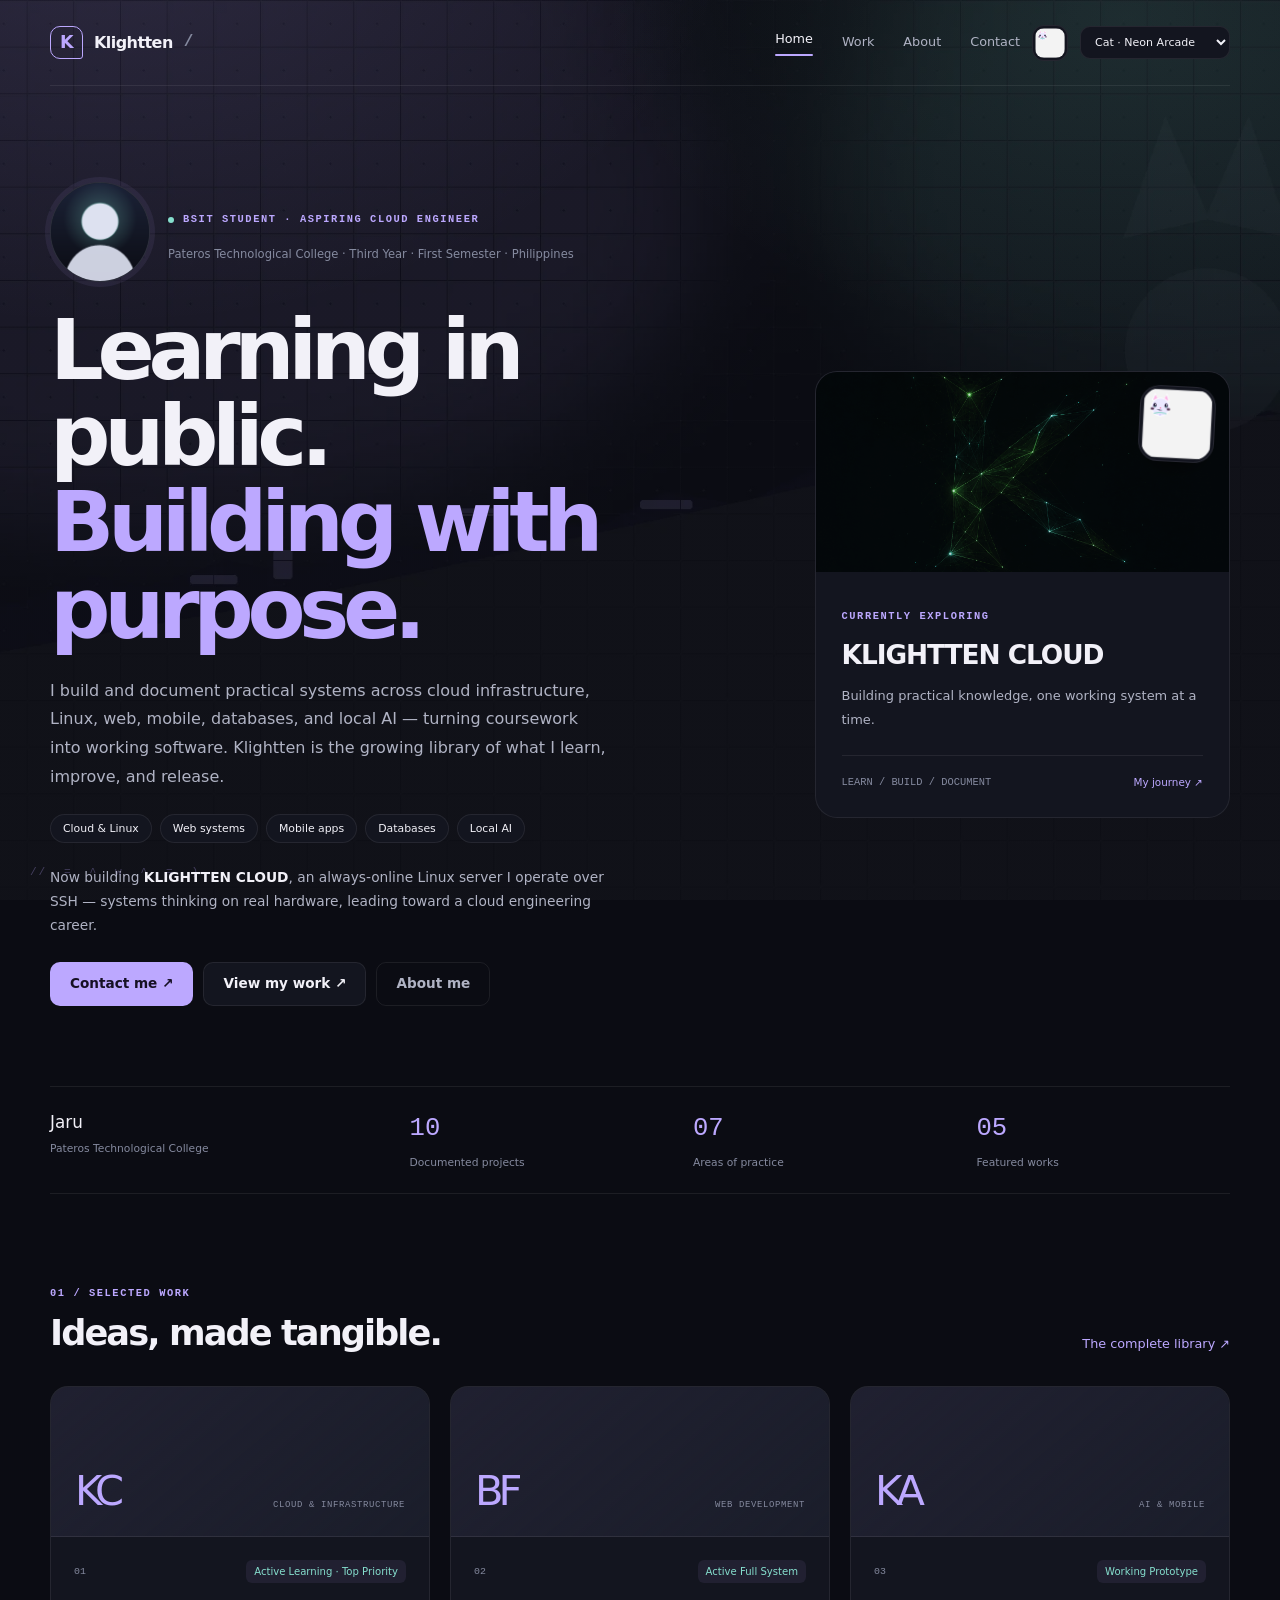
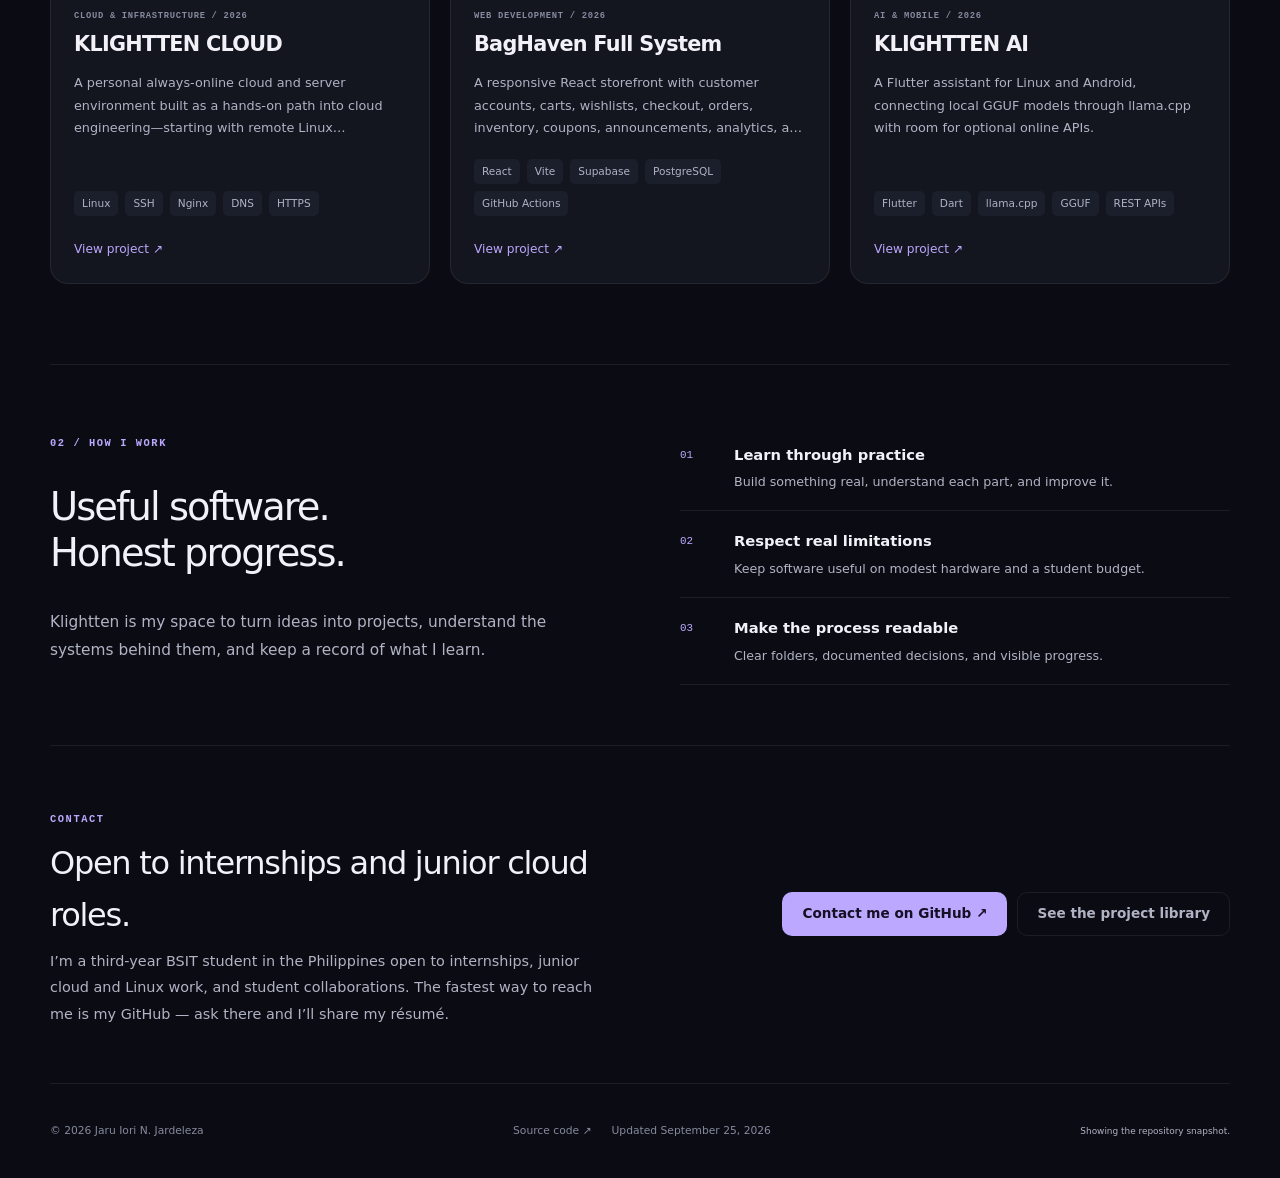
==== commit c3e7370f: "Integrate the uploaded artwork and position the hero for recruiters Land the real uploaded assets be" ====
--- a/docs/index.html
+++ b/docs/index.html
@@ -38,7 +38,16 @@
             <a href="./" aria-current="page">Home</a>
             <a href="work.html">Work</a>
             <a href="about.html">About</a>
+            <a href="#contact">Contact</a>
           </nav>
+          <img
+            class="theme-mascot"
+            data-mascot
+            src="assets/images/stickers/cat.png"
+            alt="Cat · Neon Arcade mascot sticker"
+            width="36"
+            height="36"
+          />
           <select class="theme-picker" data-theme aria-label="Color theme"></select>
         </div>
       </header>
@@ -51,26 +60,60 @@
       >
       <main id="main">
         <section class="hero">
-          <div>
+          <div class="hero-copy">
             <div class="hero-profile">
               <img
                 class="profile-photo"
-                src="assets/images/profile.svg"
+                src="assets/images/profile.png"
                 alt="Portrait of Jaru Iori N. Jardeleza"
                 width="100"
                 height="100"
               />
-              <p class="eyebrow"><span class="signal"></span>Jaru’s portfolio / always in progress</p>
+              <div class="hero-identity">
+                <p class="eyebrow">
+                  <span class="signal"></span
+                  ><span data-profile="role">BSIT Student · Aspiring Cloud Engineer</span>
+                </p>
+                <p class="hero-role">
+                  <span data-profile="school">Pateros Technological College</span> ·
+                  <span data-profile="stage">Third Year · First Semester</span>
+                  <span aria-hidden="true">·</span> Philippines
+                </p>
+              </div>
             </div>
             <h1 data-headline>Learning in public.<em>Building with purpose.</em></h1>
-            <p class="hero-intro" data-profile="intro"></p>
+            <p class="hero-intro" data-profile="intro">
+              I build and document practical systems across cloud infrastructure, Linux, web, mobile,
+              databases, and local AI — turning coursework into working software. Klightten is the
+              growing library of what I learn, improve, and release.
+            </p>
+            <ul class="hero-focus" aria-label="Technical focus">
+              <li>Cloud &amp; Linux</li>
+              <li>Web systems</li>
+              <li>Mobile apps</li>
+              <li>Databases</li>
+              <li>Local AI</li>
+            </ul>
+            <p class="hero-goal">
+              Now building <strong data-profile="currentFocus">KLIGHTTEN CLOUD</strong>, an
+              always-online Linux server I operate over SSH — systems thinking on real hardware,
+              leading toward a cloud engineering career.
+            </p>
             <div class="button-row">
-              <a class="button" href="work.html">Explore my work ↗</a
-              ><a class="button quiet" href="about.html">A little about me</a>
-            </div>
-            <p class="hero-role" data-profile="role"></p>
+              <a class="button" href="#contact">Contact me ↗</a
+              ><a class="button secondary" href="work.html">View my work ↗</a
+              ><a class="button quiet" href="about.html">About me</a>
+            </div>
           </div>
           <aside class="focus-card" aria-label="Current focus">
+            <img
+              class="theme-mascot"
+              data-mascot
+              src="assets/images/stickers/cat.png"
+              alt="Cat · Neon Arcade mascot sticker"
+              width="76"
+              height="76"
+            />
             <img
               class="focus-art"
               src="assets/images/klightten-network.png"
@@ -94,7 +137,7 @@
         <section class="meta-strip" aria-label="Portfolio overview">
           <div>
             <strong data-profile="shortName">Jaru</strong>
-            <p data-profile="school"></p>
+            <p data-profile="school">Pateros Technological College</p>
           </div>
           <div>
             <strong class="mono" data-total>—</strong>
@@ -154,19 +197,27 @@
             </article>
           </div>
         </section>
-        <section class="closing">
-          <div>
-            <p class="eyebrow">Follow the progress</p>
-            <h2>There’s more to build.</h2>
-          </div>
-          <a
-            class="button secondary"
-            data-github
-            href="https://github.com/Jardeleza0921"
-            target="_blank"
-            rel="noopener noreferrer"
-            >Find me on GitHub ↗</a
-          >
+        <section class="closing" id="contact">
+          <div>
+            <p class="eyebrow">Contact</p>
+            <h2>Open to internships and junior cloud roles.</h2>
+            <p class="reading-copy">
+              I’m a third-year BSIT student in the Philippines open to internships, junior cloud and
+              Linux work, and student collaborations. The fastest way to reach me is my GitHub — ask
+              there and I’ll share my résumé.
+            </p>
+          </div>
+          <div class="button-row">
+            <a
+              class="button"
+              data-github
+              href="https://github.com/Jardeleza0921"
+              target="_blank"
+              rel="noopener noreferrer"
+              >Contact me on GitHub ↗</a
+            >
+            <a class="button quiet" href="work.html">See the project library</a>
+          </div>
         </section>
       </main>
       <footer class="site-footer">
--- a/docs/assets/css/theme.css
+++ b/docs/assets/css/theme.css
@@ -14,13 +14,14 @@
   --button-text: #161024;
   --radius: 18px;
   --mascot: '//  =  ^  w  ^  =  )';
+  --bg-scrim: #0b0c1394;
   --bg-art:
-    url('../images/mascots/cat.svg'),
-    radial-gradient(940px 640px at 8% -12%, #bca8ff33, transparent 62%),
-    radial-gradient(780px 540px at 92% 2%, #86dfce29, transparent 60%),
-    radial-gradient(720px 720px at 50% 116%, #6f5bff26, transparent 66%),
-    repeating-linear-gradient(0deg, #ffffff14 0 1px, transparent 1px 48px),
-    repeating-linear-gradient(90deg, #ffffff14 0 1px, transparent 1px 48px);
+    radial-gradient(940px 640px at 8% -12%, #bca8ff1f, transparent 68%),
+    radial-gradient(820px 520px at 88% 2%, #86dfce18, transparent 64%),
+    linear-gradient(var(--bg-scrim), var(--bg-scrim)),
+    url('../images/backgrounds/cat-neon-arcade.webp'),
+    radial-gradient(720px 720px at 50% 116%, #6f5bff16, transparent 68%),
+    repeating-linear-gradient(0deg, #ffffff0a 0 1px, transparent 1px 52px);
 }
 [data-theme='classic-green'] {
   --bg: #0a110f;
@@ -33,13 +34,15 @@
   --accent-soft: #a0dda516;
   --mint: #b5e8c3;
   --button-text: #112017;
+  --bg-scrim: #0a110f96;
   --mascot: '!!  =  •  v  •  =  )';
   --bg-art:
-    url('../images/mascots/bunny.svg'),
-    radial-gradient(900px 620px at 14% -10%, #a0dda52e, transparent 62%),
-    radial-gradient(760px 520px at 88% 2%, #b5e8c326, transparent 60%),
-    radial-gradient(720px 720px at 50% 116%, #6ec8a524, transparent 66%),
-    repeating-radial-gradient(circle at 50% 120%, #ffffff0d 0 1px, transparent 1px 58px);
+    radial-gradient(900px 620px at 14% -10%, #a0dda520, transparent 66%),
+    radial-gradient(760px 520px at 88% 2%, #b5e8c318, transparent 64%),
+    linear-gradient(var(--bg-scrim), var(--bg-scrim)),
+    url('../images/backgrounds/bunny-dark-mint.webp'),
+    radial-gradient(720px 720px at 50% 116%, #6ec8a516, transparent 68%),
+    repeating-radial-gradient(circle at 50% 120%, #ffffff08 0 1px, transparent 1px 64px);
 }
 [data-theme='black-white'] {
   --bg: #0c0c0d;
@@ -52,13 +55,15 @@
   --accent-soft: #ffffff12;
   --mint: #c7c7ce;
   --button-text: #121214;
+  --bg-scrim: #0c0c0d99;
   --mascot: '>>  =  ^  _  ^  =  )';
   --bg-art:
-    url('../images/mascots/wolf.svg'),
-    radial-gradient(1000px 700px at 16% -14%, #ffffff21, transparent 60%),
-    linear-gradient(112deg, #ffffff16 0 15%, transparent 44%),
-    radial-gradient(720px 720px at 88% 106%, #ffffff16, transparent 62%),
-    repeating-linear-gradient(0deg, #ffffff0f 0 1px, transparent 1px 64px);
+    radial-gradient(1000px 700px at 16% -14%, #ffffff16, transparent 62%),
+    radial-gradient(720px 720px at 88% 106%, #ffffff0e, transparent 64%),
+    linear-gradient(var(--bg-scrim), var(--bg-scrim)),
+    url('../images/backgrounds/wolf-black-white.webp'),
+    linear-gradient(112deg, #ffffff10 0 15%, transparent 44%),
+    repeating-linear-gradient(0deg, #ffffff08 0 1px, transparent 1px 68px);
 }
 [data-theme='red-hat'] {
   --bg: #150e10;
@@ -71,13 +76,15 @@
   --accent-soft: #ff919912;
   --mint: #f7b89e;
   --button-text: #331014;
+  --bg-scrim: #150e1094;
   --mascot: '//  =  >  v  <  =  )';
   --bg-art:
-    url('../images/mascots/fox.svg'),
-    radial-gradient(940px 620px at 10% -10%, #ff919935, transparent 62%),
-    radial-gradient(720px 520px at 90% 4%, #f7b89e24, transparent 60%),
-    radial-gradient(700px 700px at 50% 118%, #ff5f6d26, transparent 66%),
-    repeating-linear-gradient(135deg, #ffffff0f 0 1px, transparent 1px 46px);
+    radial-gradient(940px 620px at 10% -10%, #ff919924, transparent 66%),
+    radial-gradient(720px 520px at 90% 4%, #f7b89e16, transparent 64%),
+    linear-gradient(var(--bg-scrim), var(--bg-scrim)),
+    url('../images/backgrounds/fox-crimson-red.webp'),
+    radial-gradient(700px 700px at 50% 118%, #ff5f6d16, transparent 68%),
+    repeating-linear-gradient(135deg, #ffffff08 0 1px, transparent 1px 48px);
 }
 [data-theme='cream-coffee'] {
   color-scheme: light;
@@ -92,13 +99,15 @@
   --mint: #75563a;
   --line: #3b2b2021;
   --button-text: #fff8f0;
+  --bg-scrim: #f4ece094;
   --mascot: '//  =  o  v  o  =  )';
   --bg-art:
-    url('../images/mascots/dog.svg'),
-    radial-gradient(920px 620px at 10% -10%, #b07a452e, transparent 60%),
-    radial-gradient(760px 520px at 90% 2%, #dcc09a35, transparent 58%),
-    radial-gradient(680px 680px at 50% 116%, #8a532722, transparent 66%),
-    repeating-linear-gradient(0deg, #3b2b2012 0 1px, transparent 1px 56px);
+    radial-gradient(920px 620px at 10% -10%, #b07a451a, transparent 62%),
+    radial-gradient(760px 520px at 90% 2%, #dcc09a1a, transparent 60%),
+    linear-gradient(var(--bg-scrim), var(--bg-scrim)),
+    url('../images/backgrounds/dog-cream-coffee.webp'),
+    radial-gradient(680px 680px at 50% 116%, #8a532716, transparent 68%),
+    repeating-linear-gradient(0deg, #3b2b2009 0 1px, transparent 1px 60px);
 }
 * {
   box-sizing: border-box;
@@ -137,10 +146,11 @@
 }
 /*
   Anime-inspired theme backgrounds.
-  Layer 1 is the theme mascot silhouette, then the atmosphere glows, then the
-  surface pattern. Everything stays behind the interface inside one fixed,
-  non-interactive layer, so no background detail can create scrolling or
-  overlap the content.
+  Coverage: the full-viewport background (raster 1920×1080) is the last two
+  layers (scrim + artwork, artwork cropped with cover). The glow/pattern
+  layers above add atmosphere and stay translucent so content readability
+  remains high. The artwork itself is the generated raster (webp) — the svg
+  siblings remain as source assets.
 */
 body::before {
   content: '';
@@ -149,21 +159,9 @@
   z-index: -1;
   pointer-events: none;
   background-image: var(--bg-art);
-  background-repeat: no-repeat;
-  background-position:
-    right -6vw top 16vh,
-    0 0,
-    0 0,
-    0 0,
-    0 0,
-    0 0;
-  background-size:
-    min(46vw, 520px),
-    auto,
-    auto,
-    auto,
-    auto,
-    auto;
+  background-repeat: no-repeat, no-repeat, no-repeat, no-repeat, no-repeat, no-repeat;
+  background-position: center, center, center, center, center, center;
+  background-size: auto, auto, auto, cover, auto, auto;
 }
 /* The mascot identity of the active theme, kept faint and out of the way. */
 body::after {
@@ -422,22 +420,6 @@
   body::after {
     display: none;
   }
-  body::before {
-    background-position:
-      right -16vw top 10vh,
-      0 0,
-      0 0,
-      0 0,
-      0 0,
-      0 0;
-    background-size:
-      min(64vw, 320px),
-      auto,
-      auto,
-      auto,
-      auto,
-      auto;
-  }
 }
 @media (prefers-reduced-motion: reduce) {
   *,
--- a/docs/assets/css/portfolio.css
+++ b/docs/assets/css/portfolio.css
@@ -33,8 +33,27 @@
 }
 .nav-tools {
   display: flex;
-  gap: 22px;
-  align-items: center;
+  gap: 12px;
+  align-items: center;
+}
+/* Theme mascot badge in the header — the sticker for the active theme. */
+.theme-mascot {
+  flex: none;
+  width: 36px;
+  height: 36px;
+  border-radius: 12px;
+  background: var(--surface);
+  border: 1px solid var(--line);
+  object-fit: contain;
+  padding: 2px;
+  transition:
+    border-color 0.3s ease,
+    background-color 0.3s ease,
+    transform 0.2s ease;
+}
+.theme-mascot:hover {
+  border-color: var(--accent);
+  transform: translateY(-1px);
 }
 .theme-picker {
   max-width: 150px;
@@ -72,16 +91,52 @@
   color: var(--accent);
   font-style: normal;
 }
+.hero-copy {
+  min-width: 0;
+}
 .hero-intro {
   font-size: 1rem;
   color: var(--muted);
-  max-width: 550px;
+  max-width: 560px;
   line-height: 1.8;
 }
+.hero-identity {
+  display: grid;
+  gap: 6px;
+}
 .hero-role {
-  margin-top: 28px;
+  margin: 0;
   font-size: 0.72rem;
   color: var(--dim);
+  line-height: 1.6;
+}
+.hero-focus {
+  display: flex;
+  flex-wrap: wrap;
+  gap: 8px;
+  list-style: none;
+  padding: 0;
+  margin: 22px 0 0;
+}
+.hero-focus li {
+  font-size: 0.68rem;
+  color: var(--text);
+  background: var(--surface);
+  border: 1px solid var(--line);
+  border-radius: 999px;
+  padding: 6px 12px;
+  line-height: 1.4;
+}
+.hero-goal {
+  margin: 22px 0 0;
+  font-size: 0.86rem;
+  color: var(--muted);
+  line-height: 1.75;
+  max-width: 560px;
+}
+.hero-goal strong {
+  color: var(--text);
+  font-weight: 620;
 }
 .hero-profile {
   display: flex;
@@ -117,6 +172,20 @@
   border-radius: 22px;
   overflow: hidden;
 }
+.focus-card .theme-mascot {
+  position: absolute;
+  top: 14px;
+  right: 14px;
+  z-index: 1;
+  width: 76px;
+  height: 76px;
+  border-radius: 20px;
+  transform: rotate(3deg);
+  box-shadow: 0 16px 28px -18px #000;
+}
+.focus-card .theme-mascot:hover {
+  transform: rotate(-2deg) translateY(-2px);
+}
 .focus-art {
   height: 200px;
   object-fit: cover;
@@ -305,6 +374,21 @@
 .project-open:hover {
   transform: translateX(3px);
 }
+.project-role {
+  color: var(--muted);
+  font-size: 0.78rem;
+  line-height: 1.7;
+  margin: 14px 0 18px;
+  padding: 10px 12px;
+  background: var(--accent-soft);
+  border: 1px solid var(--line);
+  border-radius: 10px;
+}
+.project-role .eyebrow {
+  display: block;
+  font-size: 0.58rem;
+  margin-bottom: 4px;
+}
 .approach {
   display: grid;
   grid-template-columns: 1fr 1fr;
@@ -344,15 +428,27 @@
 .closing {
   display: flex;
   justify-content: space-between;
-  align-items: center;
-  gap: 25px;
+  align-items: flex-start;
+  gap: 30px;
   padding: 55px 0;
+}
+.closing > div:first-child {
+  max-width: 620px;
 }
 .closing h2 {
   font-size: 2rem;
   letter-spacing: -0.04em;
   font-weight: 500;
   margin: 7px 0;
+}
+.closing .reading-copy {
+  margin: 0;
+  font-size: 0.9rem;
+  max-width: 560px;
+}
+.closing .button-row {
+  margin-top: 0;
+  align-self: center;
 }
 .site-footer {
   display: flex;
@@ -430,11 +526,20 @@
   padding: 20px 0 70px;
 }
 .identity-card {
+  position: relative;
   background: var(--surface);
   border: 1px solid var(--line);
   border-radius: var(--radius);
   padding: 28px;
   align-self: start;
+}
+.identity-card .theme-mascot {
+  position: absolute;
+  top: 18px;
+  right: 18px;
+  width: 68px;
+  height: 68px;
+  border-radius: 18px;
 }
 .identity-photo {
   width: 116px;
@@ -519,17 +624,23 @@
   .hero .eyebrow {
     animation: rise 0.6s cubic-bezier(0.22, 0.7, 0.3, 1) 0.05s both;
   }
+  .hero-role {
+    animation: fade-in 0.8s ease 0.12s both;
+  }
   .hero h1 {
-    animation: rise 0.75s cubic-bezier(0.22, 0.7, 0.3, 1) 0.1s both;
+    animation: rise 0.75s cubic-bezier(0.22, 0.7, 0.3, 1) 0.12s both;
   }
   .hero-intro {
-    animation: rise 0.75s cubic-bezier(0.22, 0.7, 0.3, 1) 0.16s both;
+    animation: rise 0.75s cubic-bezier(0.22, 0.7, 0.3, 1) 0.18s both;
+  }
+  .hero-focus {
+    animation: rise 0.7s cubic-bezier(0.22, 0.7, 0.3, 1) 0.24s both;
+  }
+  .hero-goal {
+    animation: rise 0.7s cubic-bezier(0.22, 0.7, 0.3, 1) 0.3s both;
   }
   .hero .button-row {
-    animation: rise 0.75s cubic-bezier(0.22, 0.7, 0.3, 1) 0.22s both;
-  }
-  .hero-role {
-    animation: fade-in 0.8s ease 0.28s both;
+    animation: rise 0.75s cubic-bezier(0.22, 0.7, 0.3, 1) 0.36s both;
   }
   .focus-card {
     animation: rise 0.85s cubic-bezier(0.22, 0.7, 0.3, 1) 0.18s both;
@@ -598,6 +709,10 @@
   .focus-card {
     max-width: 100%;
   }
+  .focus-card .theme-mascot {
+    width: 62px;
+    height: 62px;
+  }
   .meta-strip {
     grid-template-columns: 1fr 1fr;
     gap: 20px;
@@ -621,6 +736,9 @@
     align-items: flex-start;
     flex-direction: column;
   }
+  .closing .button-row {
+    align-self: stretch;
+  }
   .page-heading {
     padding-top: 48px;
   }
@@ -646,6 +764,9 @@
     width: 84px;
     height: 84px;
   }
+  .hero-focus li {
+    font-size: 0.64rem;
+  }
   .dialog-body {
     padding: 22px;
   }
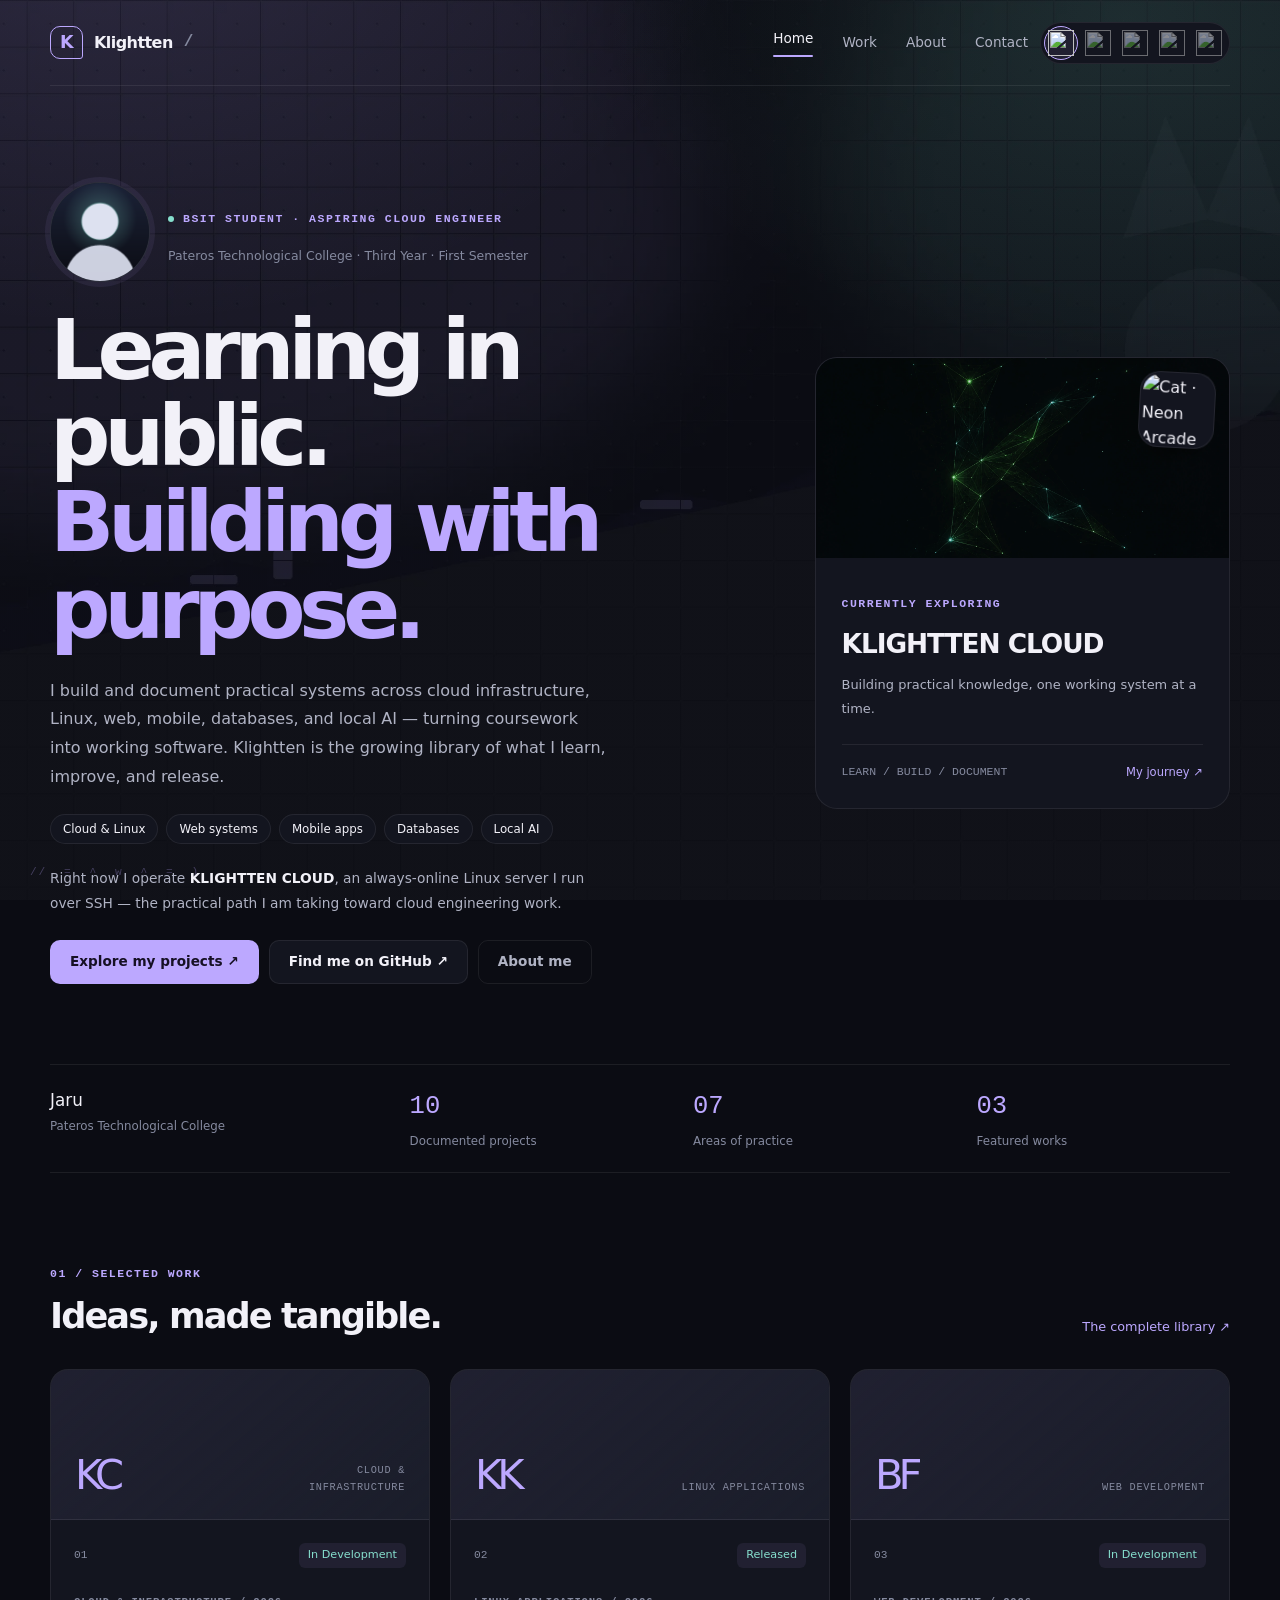
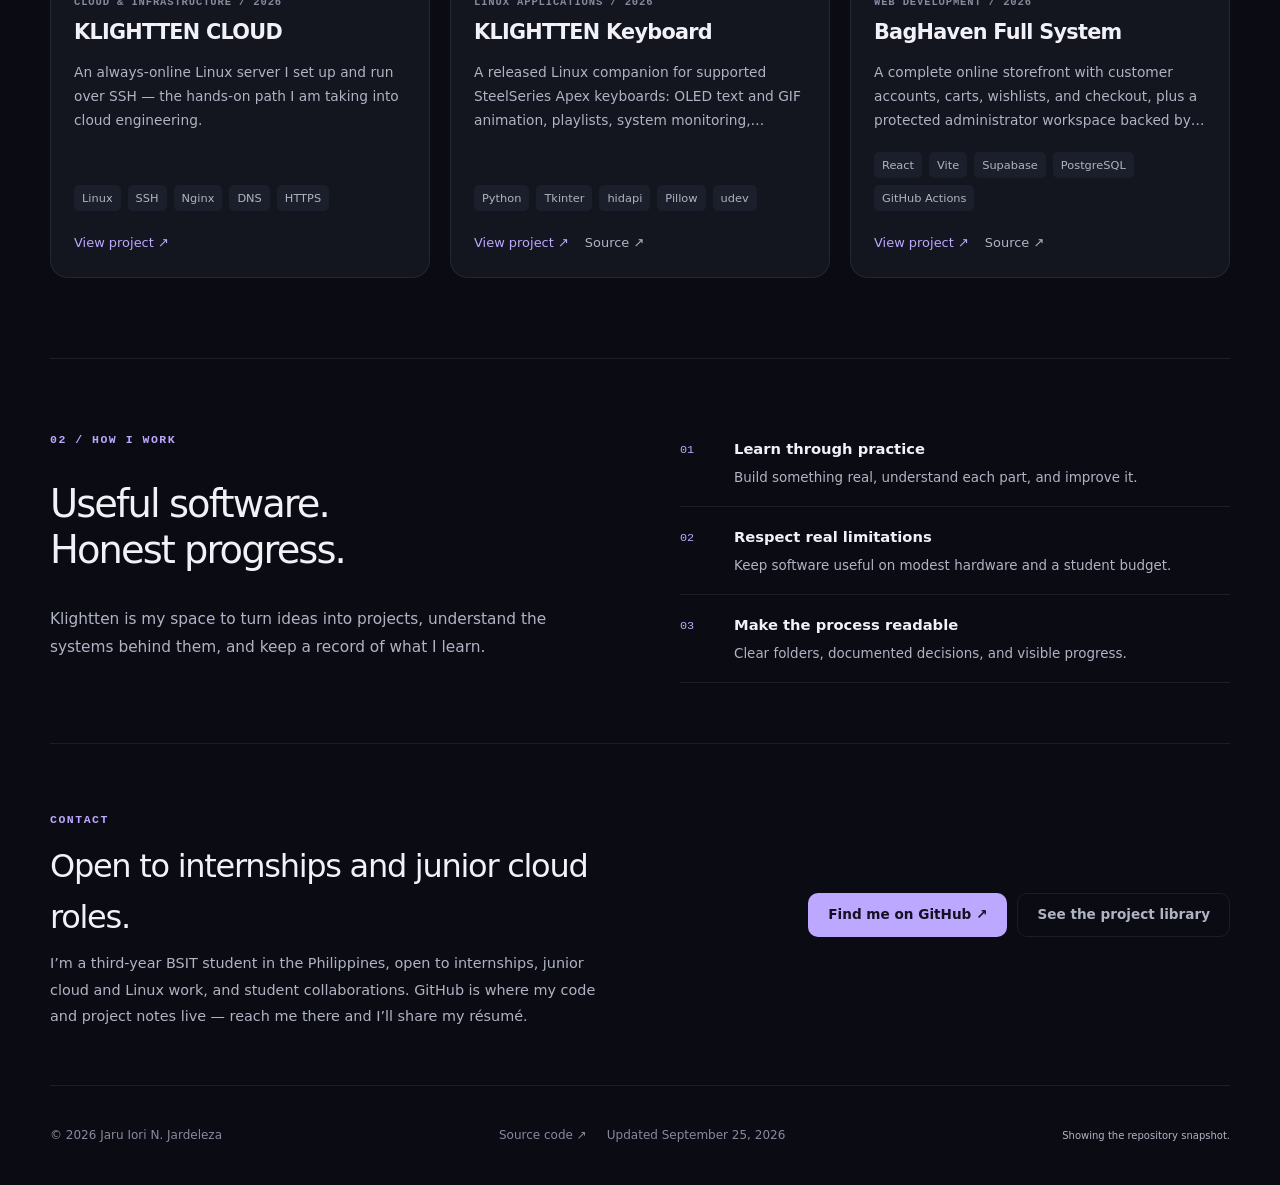
==== commit cf455861: "Make artwork slots format-agnostic and focus the hero on hiring context Replacing the placeholder ar" ====
--- a/docs/index.html
+++ b/docs/index.html
@@ -40,15 +40,12 @@
             <a href="about.html">About</a>
             <a href="#contact">Contact</a>
           </nav>
-          <img
-            class="theme-mascot"
-            data-mascot
-            src="assets/images/stickers/cat.png"
-            alt="Cat · Neon Arcade mascot sticker"
-            width="36"
-            height="36"
-          />
-          <select class="theme-picker" data-theme aria-label="Color theme"></select>
+          <div
+            class="theme-picker"
+            data-theme-picker
+            role="group"
+            aria-label="Klightten color theme"
+          ></div>
         </div>
       </header>
       <p class="empty" data-load-notice role="alert" hidden></p>
@@ -64,6 +61,7 @@
             <div class="hero-profile">
               <img
                 class="profile-photo"
+                data-artwork
                 src="assets/images/profile.png"
                 alt="Portrait of Jaru Iori N. Jardeleza"
                 width="100"
@@ -75,9 +73,9 @@
                   ><span data-profile="role">BSIT Student · Aspiring Cloud Engineer</span>
                 </p>
                 <p class="hero-role">
-                  <span data-profile="school">Pateros Technological College</span> ·
+                  <span data-profile="school">Pateros Technological College</span>
+                  <span aria-hidden="true">·</span>
                   <span data-profile="stage">Third Year · First Semester</span>
-                  <span aria-hidden="true">·</span> Philippines
                 </p>
               </div>
             </div>
@@ -95,13 +93,19 @@
               <li>Local AI</li>
             </ul>
             <p class="hero-goal">
-              Now building <strong data-profile="currentFocus">KLIGHTTEN CLOUD</strong>, an
-              always-online Linux server I operate over SSH — systems thinking on real hardware,
-              leading toward a cloud engineering career.
+              Right now I operate <strong data-profile="currentFocus">KLIGHTTEN CLOUD</strong>, an
+              always-online Linux server I run over SSH — the practical path I am taking toward
+              cloud engineering work.
             </p>
             <div class="button-row">
-              <a class="button" href="#contact">Contact me ↗</a
-              ><a class="button secondary" href="work.html">View my work ↗</a
+              <a class="button" href="work.html">Explore my projects ↗</a
+              ><a
+                class="button secondary"
+                data-github
+                href="https://github.com/Jardeleza0921"
+                target="_blank"
+                rel="noopener noreferrer"
+                >Find me on GitHub ↗</a
               ><a class="button quiet" href="about.html">About me</a>
             </div>
           </div>
@@ -109,18 +113,21 @@
             <img
               class="theme-mascot"
               data-mascot
-              src="assets/images/stickers/cat.png"
+              src="assets/images/mascots/cat.png"
               alt="Cat · Neon Arcade mascot sticker"
               width="76"
               height="76"
             />
-            <img
-              class="focus-art"
-              src="assets/images/klightten-network.png"
-              alt=""
-              width="500"
-              height="200"
-            />
+            <picture class="focus-art">
+              <source srcset="assets/images/klightten-network.webp" type="image/webp" />
+              <img
+                src="assets/images/klightten-network.png"
+                alt=""
+                width="500"
+                height="200"
+                decoding="async"
+              />
+            </picture>
             <div class="focus-content">
               <p class="eyebrow">Currently exploring</p>
               <h2 data-profile="currentFocus">KLIGHTTEN CLOUD</h2>
@@ -202,9 +209,9 @@
             <p class="eyebrow">Contact</p>
             <h2>Open to internships and junior cloud roles.</h2>
             <p class="reading-copy">
-              I’m a third-year BSIT student in the Philippines open to internships, junior cloud and
-              Linux work, and student collaborations. The fastest way to reach me is my GitHub — ask
-              there and I’ll share my résumé.
+              I’m a third-year BSIT student in the Philippines, open to internships, junior cloud and
+              Linux work, and student collaborations. GitHub is where my code and project notes live
+              — reach me there and I’ll share my résumé.
             </p>
           </div>
           <div class="button-row">
@@ -214,7 +221,7 @@
               href="https://github.com/Jardeleza0921"
               target="_blank"
               rel="noopener noreferrer"
-              >Contact me on GitHub ↗</a
+              >Find me on GitHub ↗</a
             >
             <a class="button quiet" href="work.html">See the project library</a>
           </div>
--- a/docs/assets/css/theme.css
+++ b/docs/assets/css/theme.css
@@ -15,15 +15,16 @@
   --radius: 18px;
   --mascot: '//  =  ^  w  ^  =  )';
   --bg-scrim: #0b0c1394;
+  --bg-image: url('../images/backgrounds/cat-neon-arcade.webp');
   --bg-art:
     radial-gradient(940px 640px at 8% -12%, #bca8ff1f, transparent 68%),
     radial-gradient(820px 520px at 88% 2%, #86dfce18, transparent 64%),
     linear-gradient(var(--bg-scrim), var(--bg-scrim)),
-    url('../images/backgrounds/cat-neon-arcade.webp'),
+    var(--bg-image),
     radial-gradient(720px 720px at 50% 116%, #6f5bff16, transparent 68%),
     repeating-linear-gradient(0deg, #ffffff0a 0 1px, transparent 1px 52px);
 }
-[data-theme='classic-green'] {
+[data-theme='dark-mint'] {
   --bg: #0a110f;
   --surface: #121e18;
   --surface-2: #19291f;
@@ -36,11 +37,12 @@
   --button-text: #112017;
   --bg-scrim: #0a110f96;
   --mascot: '!!  =  •  v  •  =  )';
+  --bg-image: url('../images/backgrounds/bunny-dark-mint.webp');
   --bg-art:
     radial-gradient(900px 620px at 14% -10%, #a0dda520, transparent 66%),
     radial-gradient(760px 520px at 88% 2%, #b5e8c318, transparent 64%),
     linear-gradient(var(--bg-scrim), var(--bg-scrim)),
-    url('../images/backgrounds/bunny-dark-mint.webp'),
+    var(--bg-image),
     radial-gradient(720px 720px at 50% 116%, #6ec8a516, transparent 68%),
     repeating-radial-gradient(circle at 50% 120%, #ffffff08 0 1px, transparent 1px 64px);
 }
@@ -57,15 +59,16 @@
   --button-text: #121214;
   --bg-scrim: #0c0c0d99;
   --mascot: '>>  =  ^  _  ^  =  )';
+  --bg-image: url('../images/backgrounds/wolf-black-white.webp');
   --bg-art:
     radial-gradient(1000px 700px at 16% -14%, #ffffff16, transparent 62%),
     radial-gradient(720px 720px at 88% 106%, #ffffff0e, transparent 64%),
     linear-gradient(var(--bg-scrim), var(--bg-scrim)),
-    url('../images/backgrounds/wolf-black-white.webp'),
+    var(--bg-image),
     linear-gradient(112deg, #ffffff10 0 15%, transparent 44%),
     repeating-linear-gradient(0deg, #ffffff08 0 1px, transparent 1px 68px);
 }
-[data-theme='red-hat'] {
+[data-theme='crimson-red'] {
   --bg: #150e10;
   --surface: #211619;
   --surface-2: #302023;
@@ -78,11 +81,12 @@
   --button-text: #331014;
   --bg-scrim: #150e1094;
   --mascot: '//  =  >  v  <  =  )';
+  --bg-image: url('../images/backgrounds/fox-crimson-red.webp');
   --bg-art:
     radial-gradient(940px 620px at 10% -10%, #ff919924, transparent 66%),
     radial-gradient(720px 520px at 90% 4%, #f7b89e16, transparent 64%),
     linear-gradient(var(--bg-scrim), var(--bg-scrim)),
-    url('../images/backgrounds/fox-crimson-red.webp'),
+    var(--bg-image),
     radial-gradient(700px 700px at 50% 118%, #ff5f6d16, transparent 68%),
     repeating-linear-gradient(135deg, #ffffff08 0 1px, transparent 1px 48px);
 }
@@ -101,11 +105,12 @@
   --button-text: #fff8f0;
   --bg-scrim: #f4ece094;
   --mascot: '//  =  o  v  o  =  )';
+  --bg-image: url('../images/backgrounds/dog-cream-coffee.webp');
   --bg-art:
     radial-gradient(920px 620px at 10% -10%, #b07a451a, transparent 62%),
     radial-gradient(760px 520px at 90% 2%, #dcc09a1a, transparent 60%),
     linear-gradient(var(--bg-scrim), var(--bg-scrim)),
-    url('../images/backgrounds/dog-cream-coffee.webp'),
+    var(--bg-image),
     radial-gradient(680px 680px at 50% 116%, #8a532716, transparent 68%),
     repeating-linear-gradient(0deg, #3b2b2009 0 1px, transparent 1px 60px);
 }
@@ -145,12 +150,13 @@
     color 0.35s ease;
 }
 /*
-  Anime-inspired theme backgrounds.
-  Coverage: the full-viewport background (raster 1920×1080) is the last two
-  layers (scrim + artwork, artwork cropped with cover). The glow/pattern
-  layers above add atmosphere and stay translucent so content readability
-  remains high. The artwork itself is the generated raster (webp) — the svg
-  siblings remain as source assets.
+  Anime-inspired theme backgrounds, one per canonical Klightten theme.
+  Coverage: the full-viewport background (raster 1920×1080) is the scrim and
+  artwork layer, cropped with cover. The glow/pattern layers above add
+  atmosphere and stay translucent so content readability remains high. Swap
+  the artwork by replacing the file named after each theme in
+  assets/images/backgrounds/ — no CSS change is needed. --bg-image holds the
+  .webp slot; ui.js retargets it when a theme is replaced with .png or .jpg.
 */
 body::before {
   content: '';
@@ -297,8 +303,8 @@
 .eyebrow {
   color: var(--accent);
   text-transform: uppercase;
-  letter-spacing: 0.15em;
-  font-size: 0.65rem;
+  letter-spacing: 0.13em;
+  font-size: 0.72rem;
   font-weight: 600;
 }
 .muted {
@@ -316,7 +322,7 @@
   gap: 7px;
 }
 .tags span {
-  font-size: 0.66rem;
+  font-size: 0.71rem;
   color: var(--muted);
   background: var(--surface-2);
   border-radius: 5px;
@@ -328,8 +334,8 @@
   color: var(--mint);
   background: var(--accent-soft);
   border-radius: 6px;
-  padding: 4px 8px;
-  font-size: 0.63rem;
+  padding: 4px 9px;
+  font-size: 0.7rem;
   line-height: 1.5;
 }
 .brand {
--- a/docs/assets/css/portfolio.css
+++ b/docs/assets/css/portfolio.css
@@ -14,7 +14,7 @@
   display: flex;
   gap: 29px;
   align-items: center;
-  font-size: 0.8rem;
+  font-size: 0.85rem;
   color: var(--muted);
 }
 .nav a[aria-current='page'] {
@@ -55,11 +55,76 @@
   border-color: var(--accent);
   transform: translateY(-1px);
 }
+/*
+  The theme selector is the five Klightten mascots rather than a list of names,
+  so a visitor picks a palette by identity. Theme names stay available on hover
+  and through each button's accessible name.
+*/
 .theme-picker {
-  max-width: 150px;
-  font-size: 0.69rem;
+  display: flex;
+  align-items: center;
+  gap: 3px;
+  padding: 3px;
+  border: 1px solid var(--line);
+  border-radius: 999px;
   background: var(--surface);
-  padding: 8px 10px;
+}
+.theme-option {
+  position: relative;
+  display: grid;
+  place-items: center;
+  width: 34px;
+  height: 34px;
+  padding: 2px;
+  border: 1px solid transparent;
+  border-radius: 50%;
+  background: transparent;
+  transition:
+    background-color 0.25s ease,
+    border-color 0.25s ease,
+    transform 0.2s ease;
+}
+.theme-option img {
+  width: 26px;
+  height: 26px;
+  object-fit: contain;
+  opacity: 0.5;
+  transition:
+    opacity 0.25s ease,
+    transform 0.2s ease;
+}
+.theme-option:hover img {
+  opacity: 0.85;
+}
+.theme-option[aria-pressed='true'] {
+  border-color: var(--accent);
+  background: var(--accent-soft);
+}
+.theme-option[aria-pressed='true'] img {
+  opacity: 1;
+}
+@media (hover: hover) and (min-width: 741px) {
+  .theme-option::after {
+    content: attr(data-label);
+    position: absolute;
+    top: calc(100% + 10px);
+    right: 0;
+    z-index: 2;
+    padding: 4px 9px;
+    border: 1px solid var(--line);
+    border-radius: 7px;
+    background: var(--surface-2);
+    color: var(--text);
+    font-size: 0.7rem;
+    white-space: nowrap;
+    opacity: 0;
+    pointer-events: none;
+    transition: opacity 0.15s ease;
+  }
+  .theme-option:hover::after,
+  .theme-option:focus-visible::after {
+    opacity: 1;
+  }
 }
 .hero {
   display: grid;
@@ -106,7 +171,7 @@
 }
 .hero-role {
   margin: 0;
-  font-size: 0.72rem;
+  font-size: 0.78rem;
   color: var(--dim);
   line-height: 1.6;
 }
@@ -119,7 +184,7 @@
   margin: 22px 0 0;
 }
 .hero-focus li {
-  font-size: 0.68rem;
+  font-size: 0.74rem;
   color: var(--text);
   background: var(--surface);
   border: 1px solid var(--line);
@@ -187,10 +252,16 @@
   transform: rotate(-2deg) translateY(-2px);
 }
 .focus-art {
+  display: block;
   height: 200px;
-  object-fit: cover;
   width: 100%;
   opacity: 0.8;
+}
+.focus-art img {
+  display: block;
+  width: 100%;
+  height: 100%;
+  object-fit: cover;
 }
 .focus-content {
   padding: 26px;
@@ -213,7 +284,7 @@
   padding-top: 18px;
   border-top: 1px solid var(--line);
   color: var(--dim);
-  font-size: 0.65rem;
+  font-size: 0.72rem;
 }
 .focus-footer a {
   color: var(--accent);
@@ -227,7 +298,7 @@
 }
 .meta-strip p {
   margin: 0;
-  font-size: 0.67rem;
+  font-size: 0.74rem;
   color: var(--dim);
 }
 .meta-strip strong {
@@ -310,7 +381,7 @@
 }
 .project-visual-label {
   font-family: ui-monospace, monospace;
-  font-size: 0.56rem;
+  font-size: 0.64rem;
   color: var(--dim);
   text-transform: uppercase;
   letter-spacing: 0.07em;
@@ -331,11 +402,11 @@
   margin-bottom: 26px;
 }
 .card-meta > .mono {
-  font-size: 0.62rem;
+  font-size: 0.7rem;
   color: var(--dim);
 }
 .project-body .eyebrow {
-  font-size: 0.55rem;
+  font-size: 0.66rem;
   letter-spacing: 0.08em;
   margin: 0 0 8px;
 }
@@ -348,7 +419,7 @@
 }
 .project-summary {
   color: var(--muted);
-  font-size: 0.8rem;
+  font-size: 0.86rem;
   line-height: 1.75;
   display: -webkit-box;
   -webkit-line-clamp: 3;
@@ -359,14 +430,19 @@
 .project-body .tags {
   margin-top: auto;
 }
+.project-actions {
+  display: flex;
+  align-items: center;
+  flex-wrap: wrap;
+  gap: 8px 16px;
+  margin-top: 22px;
+}
 .project-open {
-  align-self: start;
-  margin-top: 24px;
   background: transparent;
   color: var(--accent);
   padding: 0;
   border: 0;
-  font-size: 0.76rem;
+  font-size: 0.81rem;
   transition:
     color 0.2s ease,
     transform 0.2s ease;
@@ -374,20 +450,52 @@
 .project-open:hover {
   transform: translateX(3px);
 }
+.project-link {
+  color: var(--muted);
+  font-size: 0.81rem;
+  transition:
+    color 0.2s ease,
+    transform 0.2s ease;
+}
+.project-link:hover {
+  color: var(--accent);
+  transform: translateX(3px);
+}
 .project-role {
   color: var(--muted);
-  font-size: 0.78rem;
+  font-size: 0.82rem;
   line-height: 1.7;
-  margin: 14px 0 18px;
-  padding: 10px 12px;
+  margin: 6px 0 20px;
+  padding: 11px 13px;
   background: var(--accent-soft);
   border: 1px solid var(--line);
   border-radius: 10px;
 }
 .project-role .eyebrow {
   display: block;
-  font-size: 0.58rem;
-  margin-bottom: 4px;
+  font-size: 0.68rem;
+  margin-bottom: 5px;
+}
+.detail-head {
+  display: flex;
+  flex-wrap: wrap;
+  align-items: baseline;
+  gap: 10px;
+}
+.detail-head .eyebrow {
+  flex-basis: 100%;
+  margin: 0;
+}
+.detail-head h2 {
+  margin: 8px 0 4px;
+}
+.detail-label {
+  margin: 26px 0 9px;
+}
+.detail-note {
+  align-self: center;
+  color: var(--dim);
+  font-size: 0.75rem;
 }
 .approach {
   display: grid;
@@ -412,7 +520,7 @@
 .principle > span {
   color: var(--accent);
   font-family: ui-monospace, monospace;
-  font-size: 0.68rem;
+  font-size: 0.74rem;
   padding-top: 4px;
 }
 .principle h3 {
@@ -421,7 +529,7 @@
   margin: 0 0 6px;
 }
 .principle p {
-  font-size: 0.79rem;
+  font-size: 0.84rem;
   color: var(--muted);
   margin: 0;
 }
@@ -457,7 +565,7 @@
   gap: 20px;
   padding: 28px 0;
   border-top: 1px solid var(--line);
-  font-size: 0.67rem;
+  font-size: 0.75rem;
   color: var(--dim);
 }
 .site-footer nav {
@@ -484,7 +592,7 @@
   margin: 10px 0 14px;
 }
 .filters label {
-  font-size: 0.67rem;
+  font-size: 0.74rem;
   color: var(--dim);
 }
 .filters input,
@@ -499,7 +607,7 @@
   justify-content: space-between;
   align-items: center;
   margin: 18px 0 25px;
-  font-size: 0.73rem;
+  font-size: 0.78rem;
   color: var(--dim);
 }
 .pagination {
@@ -509,7 +617,7 @@
   gap: 20px;
   padding: 30px 0;
   color: var(--dim);
-  font-size: 0.76rem;
+  font-size: 0.82rem;
 }
 .empty {
   grid-column: 1/-1;
@@ -553,7 +661,7 @@
 }
 .identity-card p {
   color: var(--muted);
-  font-size: 0.83rem;
+  font-size: 0.87rem;
 }
 .skills-grid {
   display: grid;
@@ -571,7 +679,7 @@
 .skill-block ul {
   list-style: none;
   padding: 0;
-  font-size: 0.8rem;
+  font-size: 0.86rem;
   color: var(--muted);
   line-height: 2;
 }
@@ -690,11 +798,23 @@
   }
   .nav-tools {
     width: 100%;
+    flex-wrap: wrap;
     justify-content: space-between;
-    gap: 10px;
+    gap: 12px;
   }
   .nav {
-    gap: 25px;
+    gap: 22px;
+  }
+  .theme-picker {
+    margin-left: auto;
+  }
+  .theme-option {
+    width: 32px;
+    height: 32px;
+  }
+  .theme-option img {
+    width: 24px;
+    height: 24px;
   }
   .hero {
     grid-template-columns: 1fr;
@@ -757,9 +877,6 @@
   .section-head {
     flex-wrap: wrap;
   }
-  .theme-picker {
-    max-width: 125px;
-  }
   .hero-profile .profile-photo {
     width: 84px;
     height: 84px;
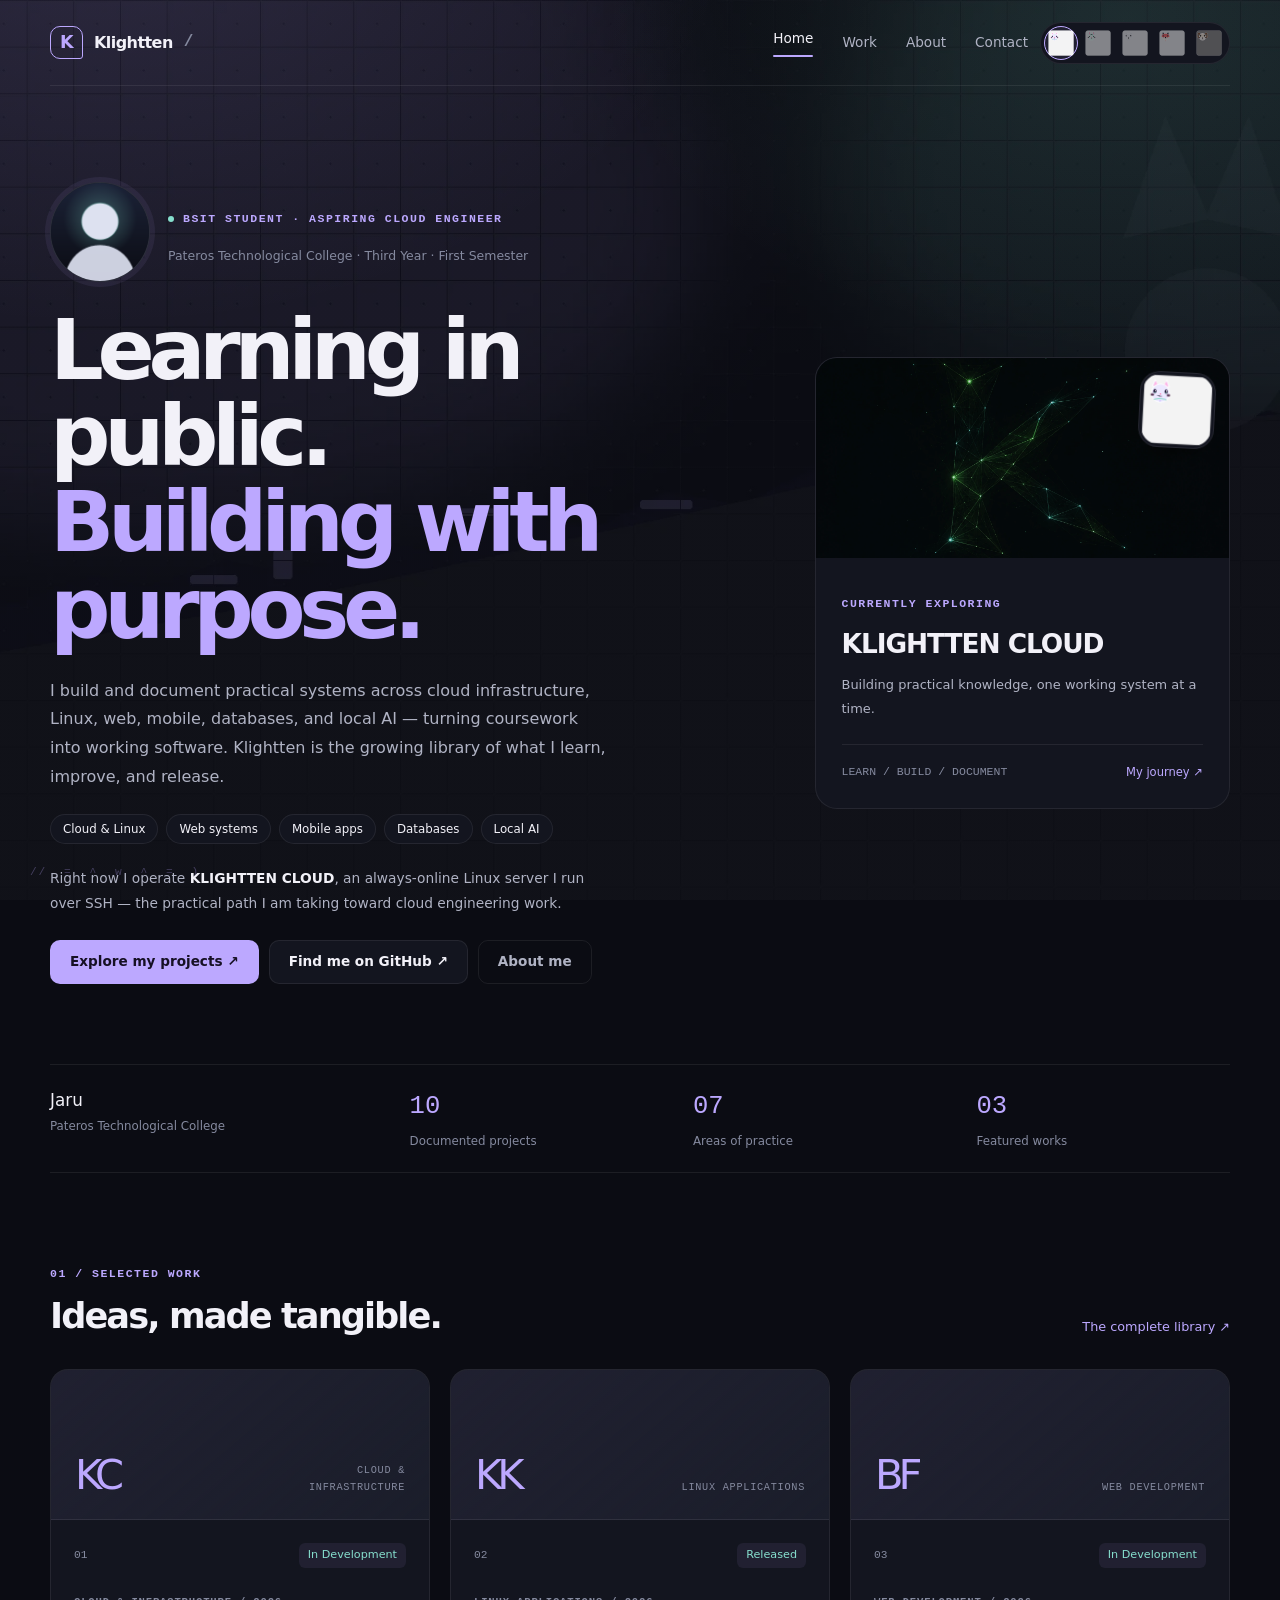
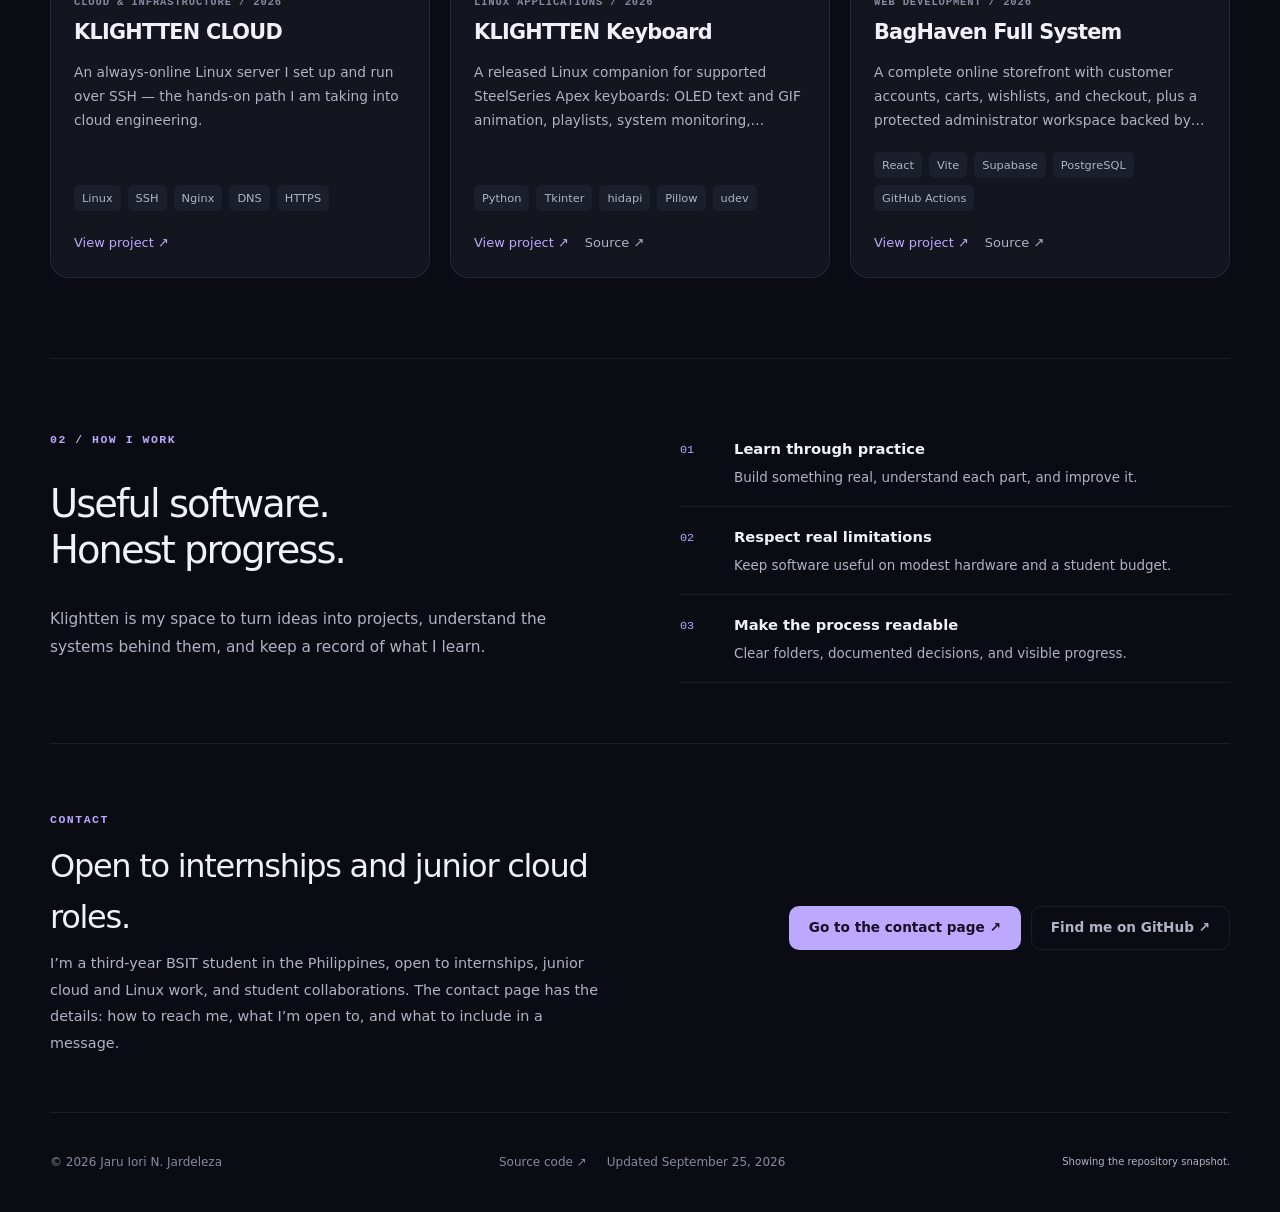
==== commit 82400756: "Give contact its own page and fix the artwork asset paths Contact was the closing section of the hom" ====
--- a/docs/index.html
+++ b/docs/index.html
@@ -38,7 +38,7 @@
             <a href="./" aria-current="page">Home</a>
             <a href="work.html">Work</a>
             <a href="about.html">About</a>
-            <a href="#contact">Contact</a>
+            <a href="contact.html">Contact</a>
           </nav>
           <div
             class="theme-picker"
@@ -210,20 +210,20 @@
             <h2>Open to internships and junior cloud roles.</h2>
             <p class="reading-copy">
               I’m a third-year BSIT student in the Philippines, open to internships, junior cloud and
-              Linux work, and student collaborations. GitHub is where my code and project notes live
-              — reach me there and I’ll share my résumé.
+              Linux work, and student collaborations. The contact page has the details: how to reach
+              me, what I’m open to, and what to include in a message.
             </p>
           </div>
           <div class="button-row">
+            <a class="button" href="contact.html">Go to the contact page ↗</a>
             <a
-              class="button"
+              class="button quiet"
               data-github
               href="https://github.com/Jardeleza0921"
               target="_blank"
               rel="noopener noreferrer"
               >Find me on GitHub ↗</a
             >
-            <a class="button quiet" href="work.html">See the project library</a>
           </div>
         </section>
       </main>
